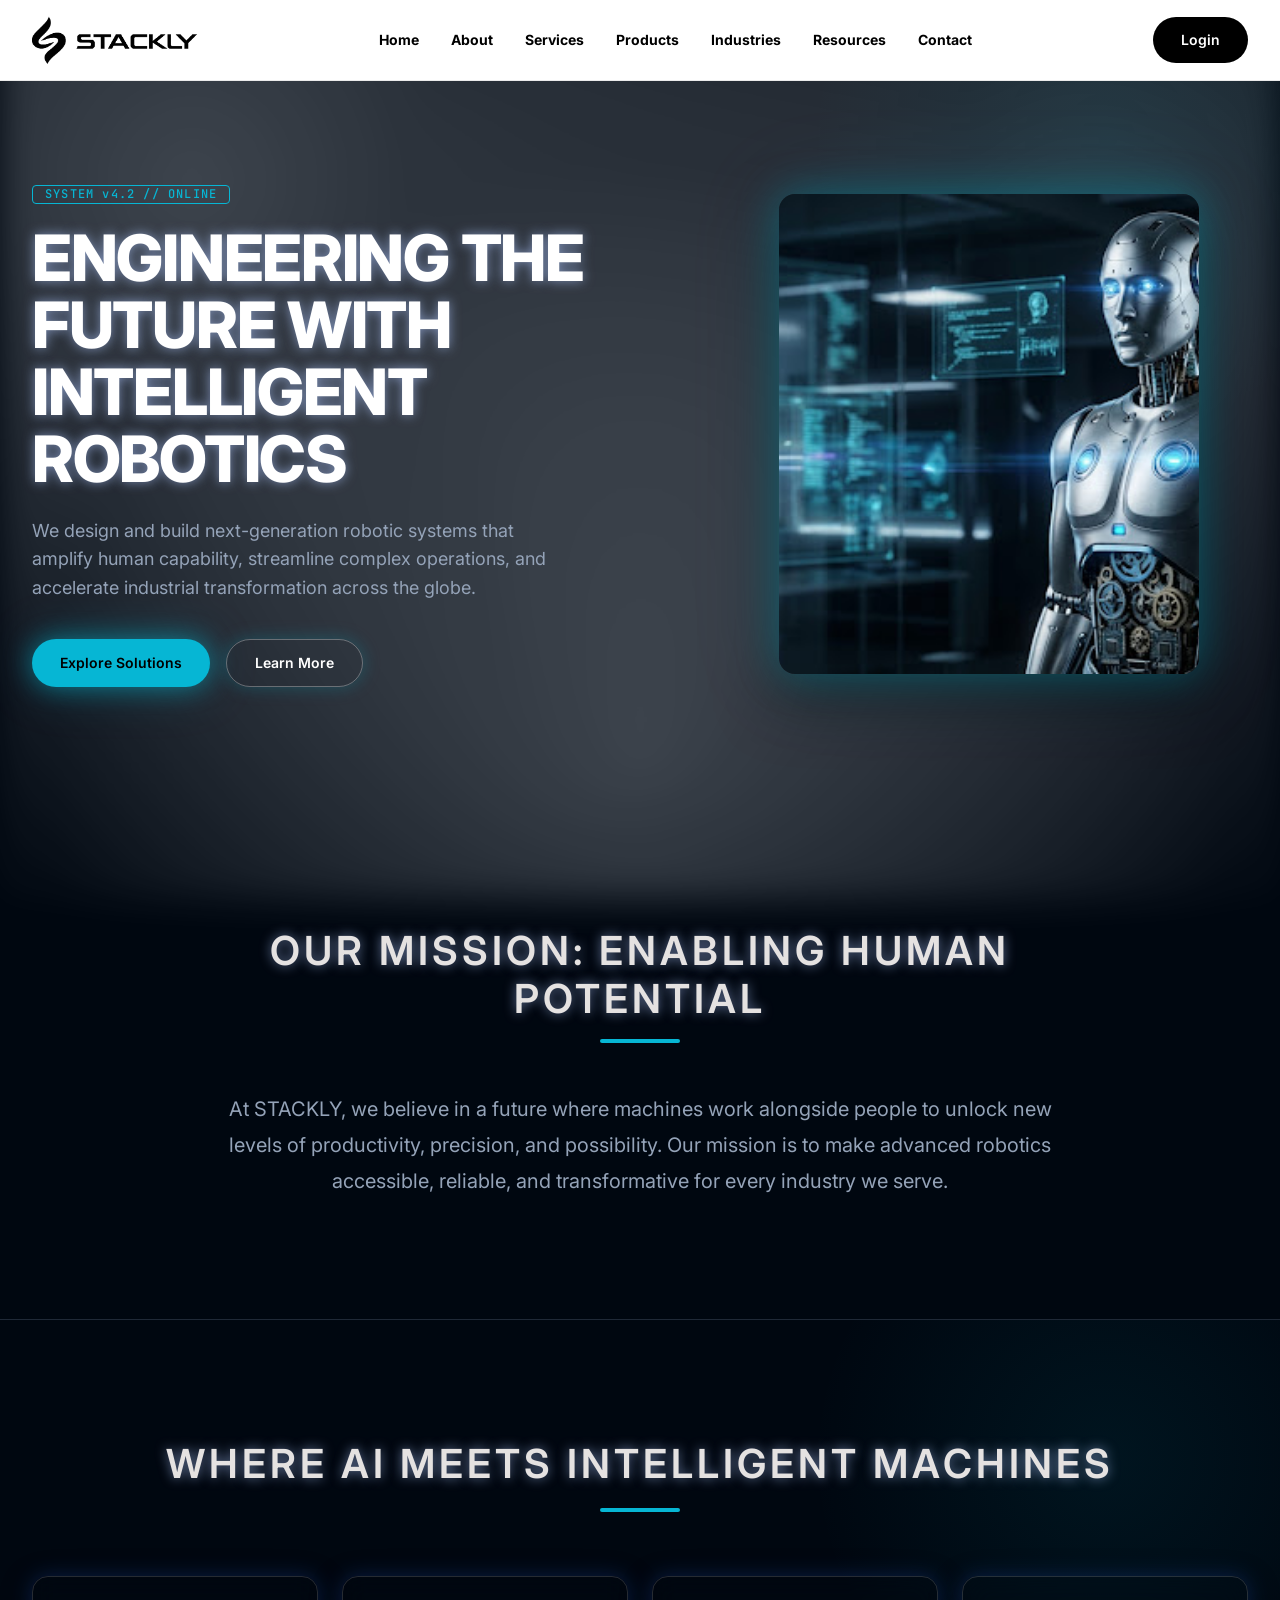
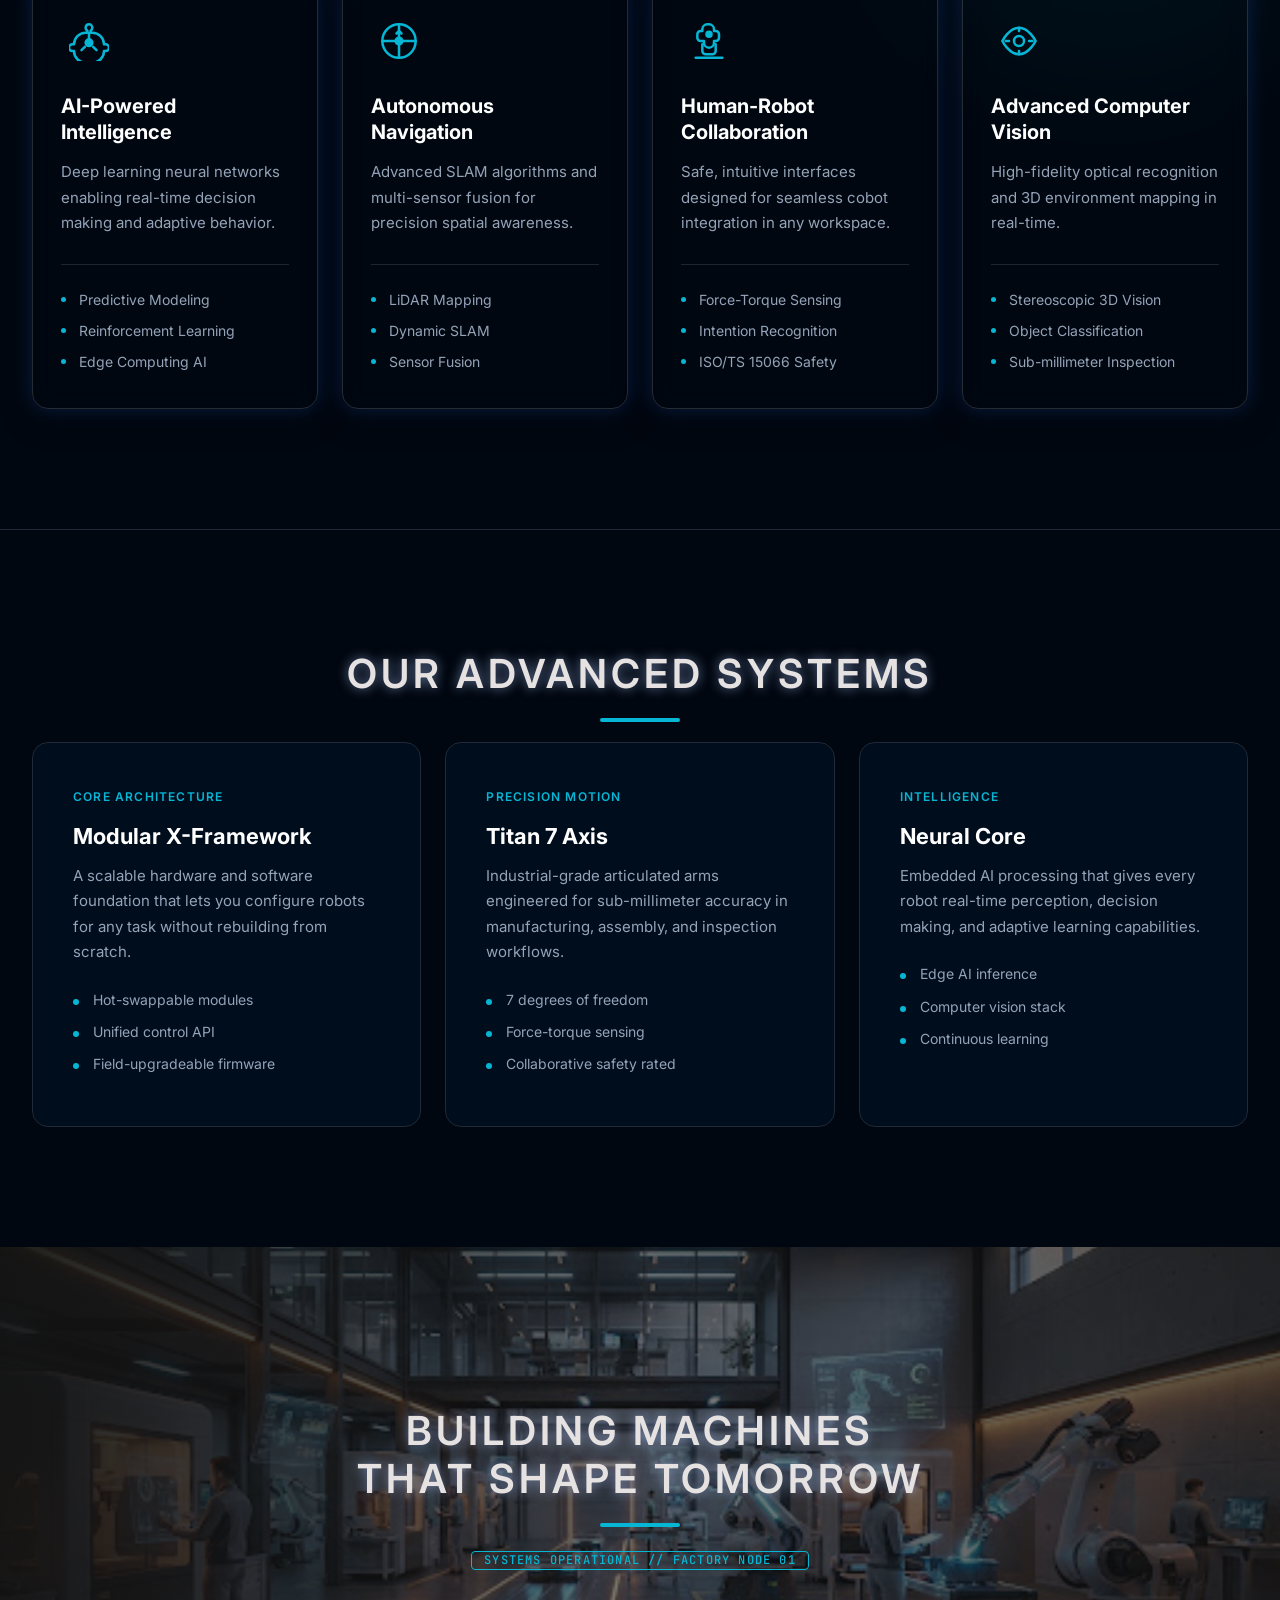
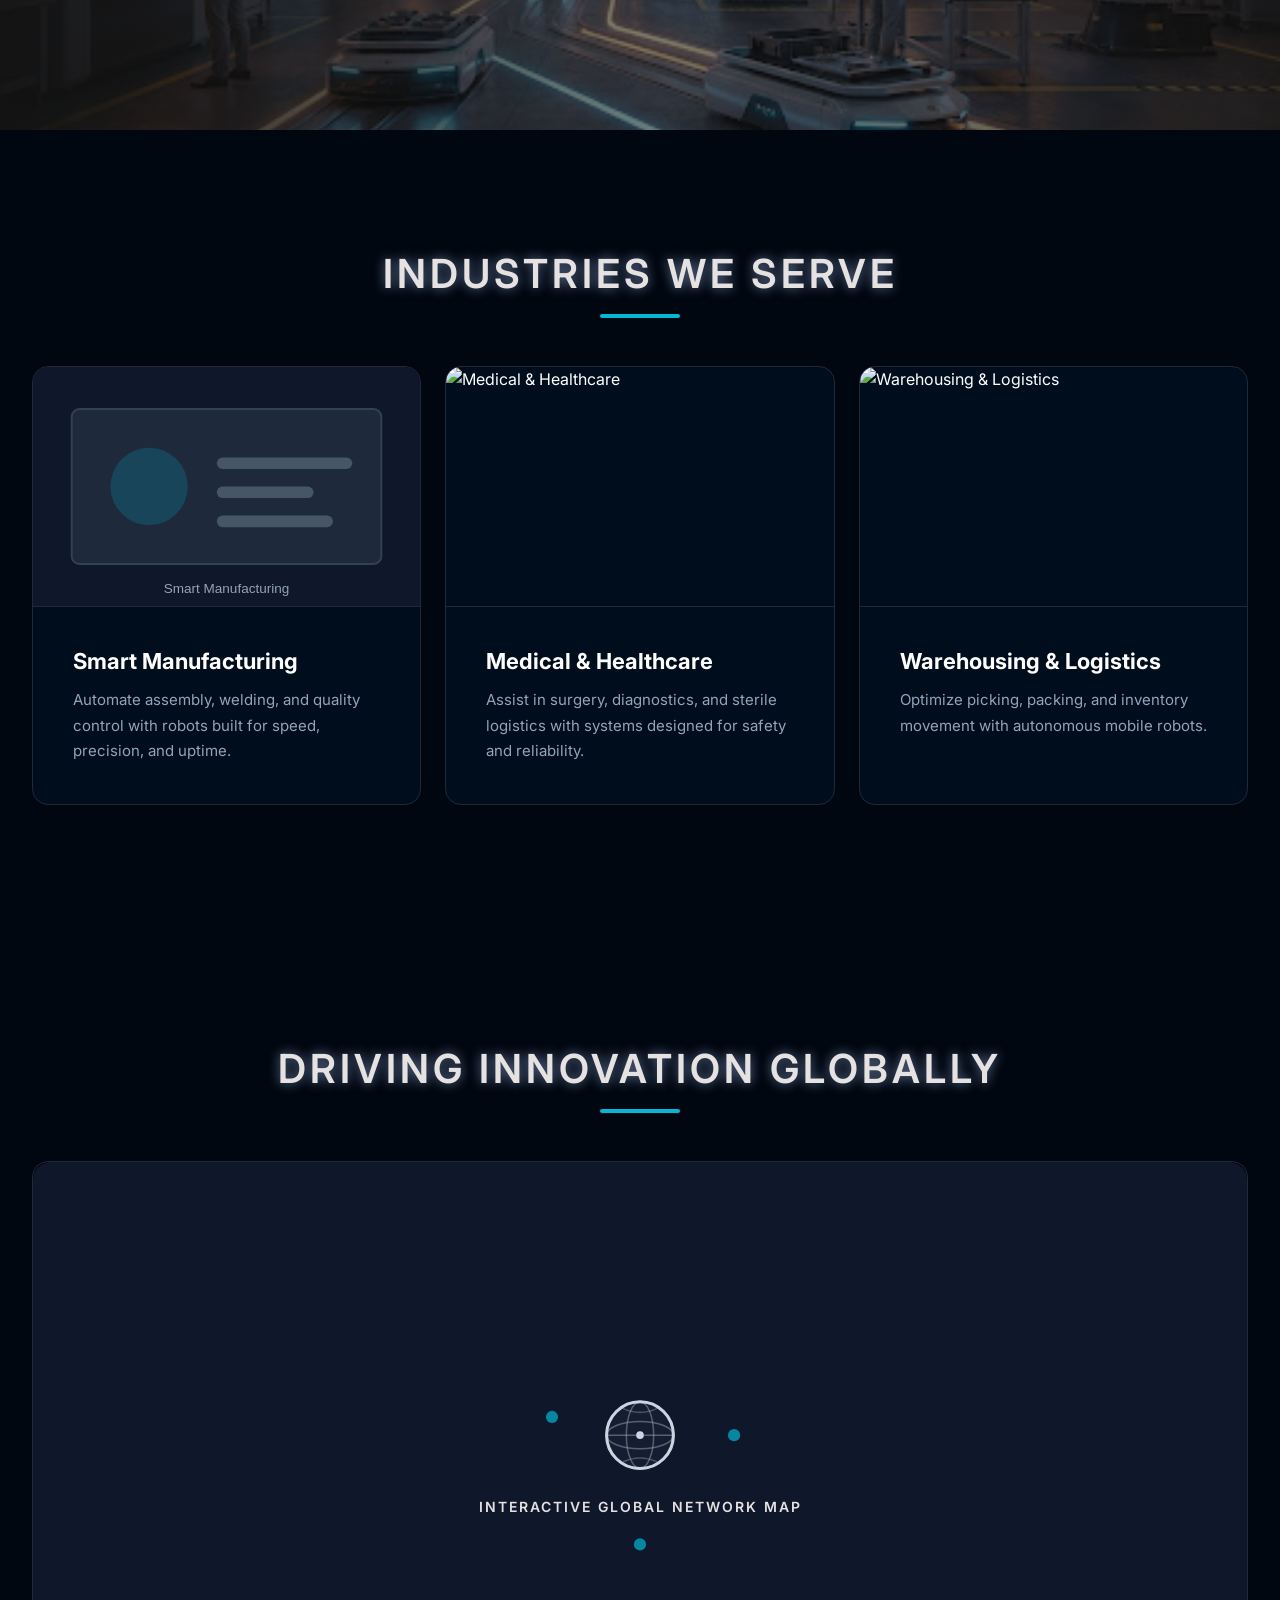
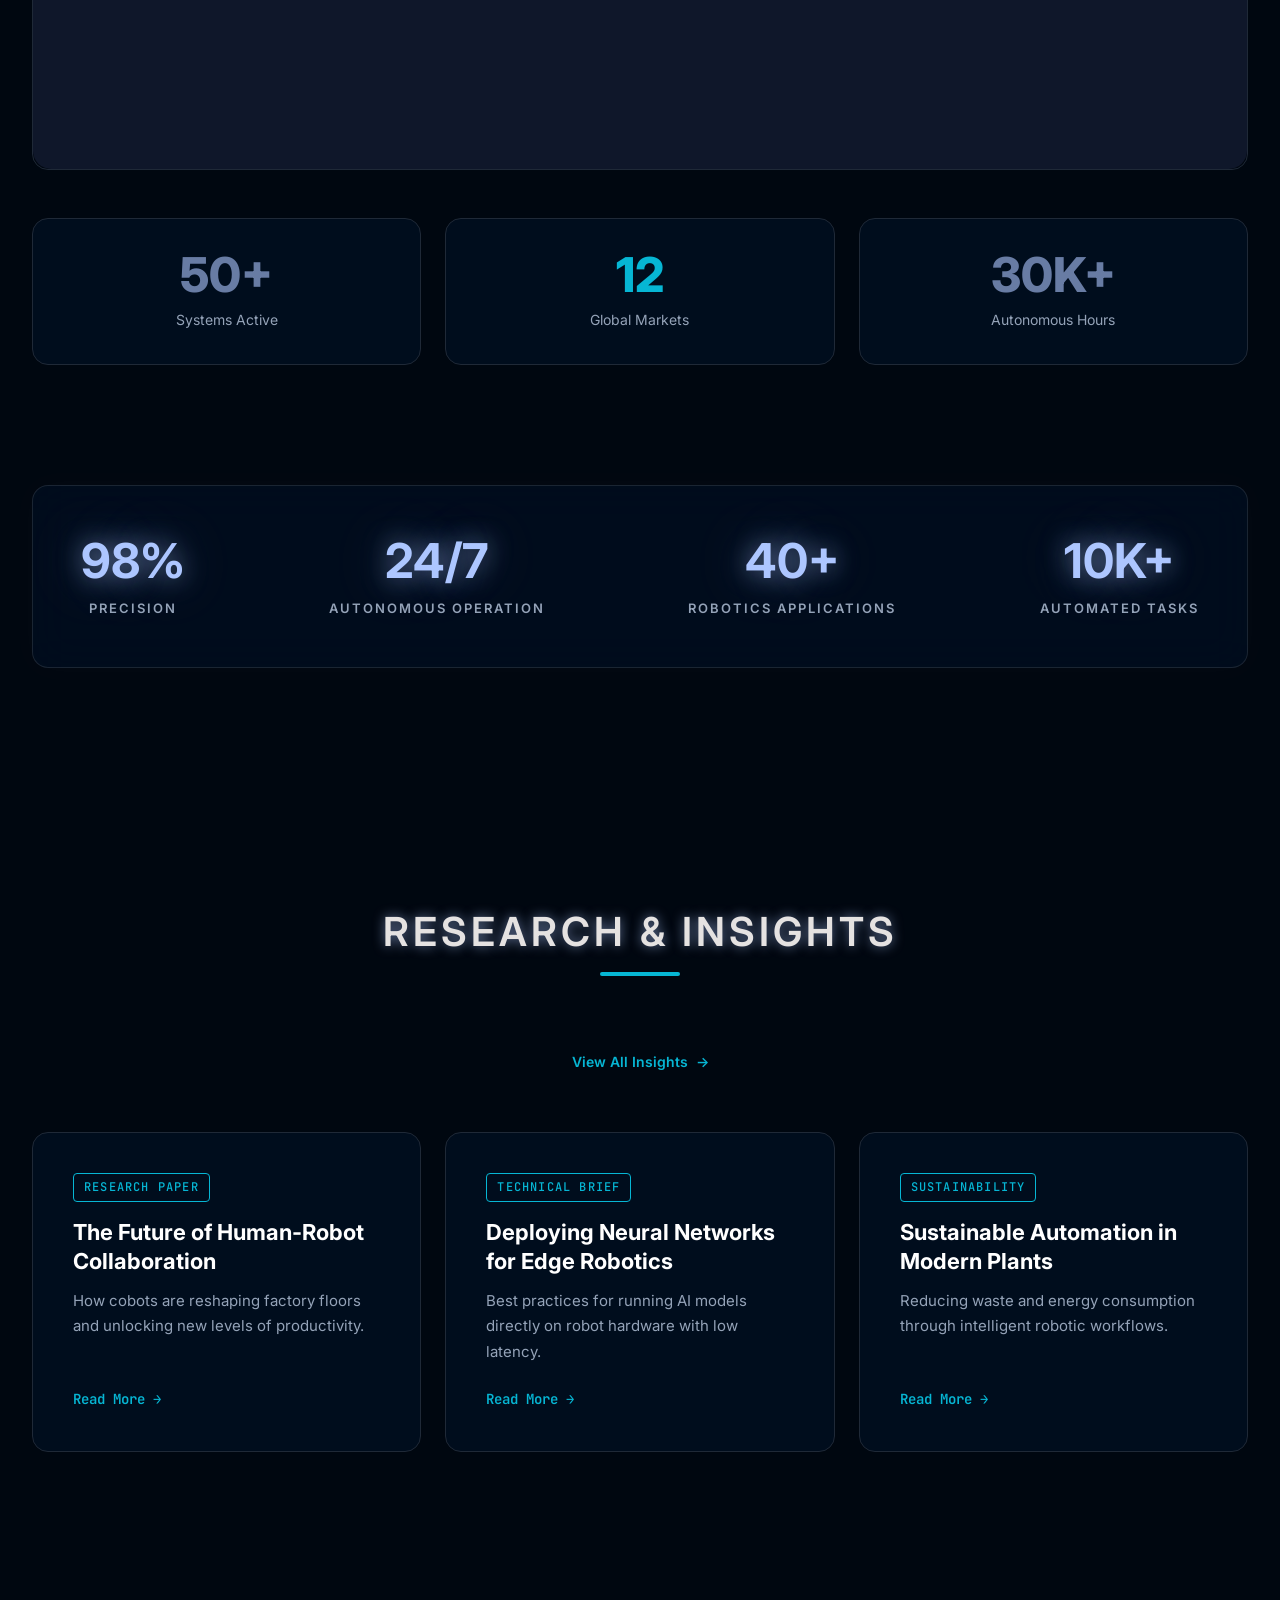
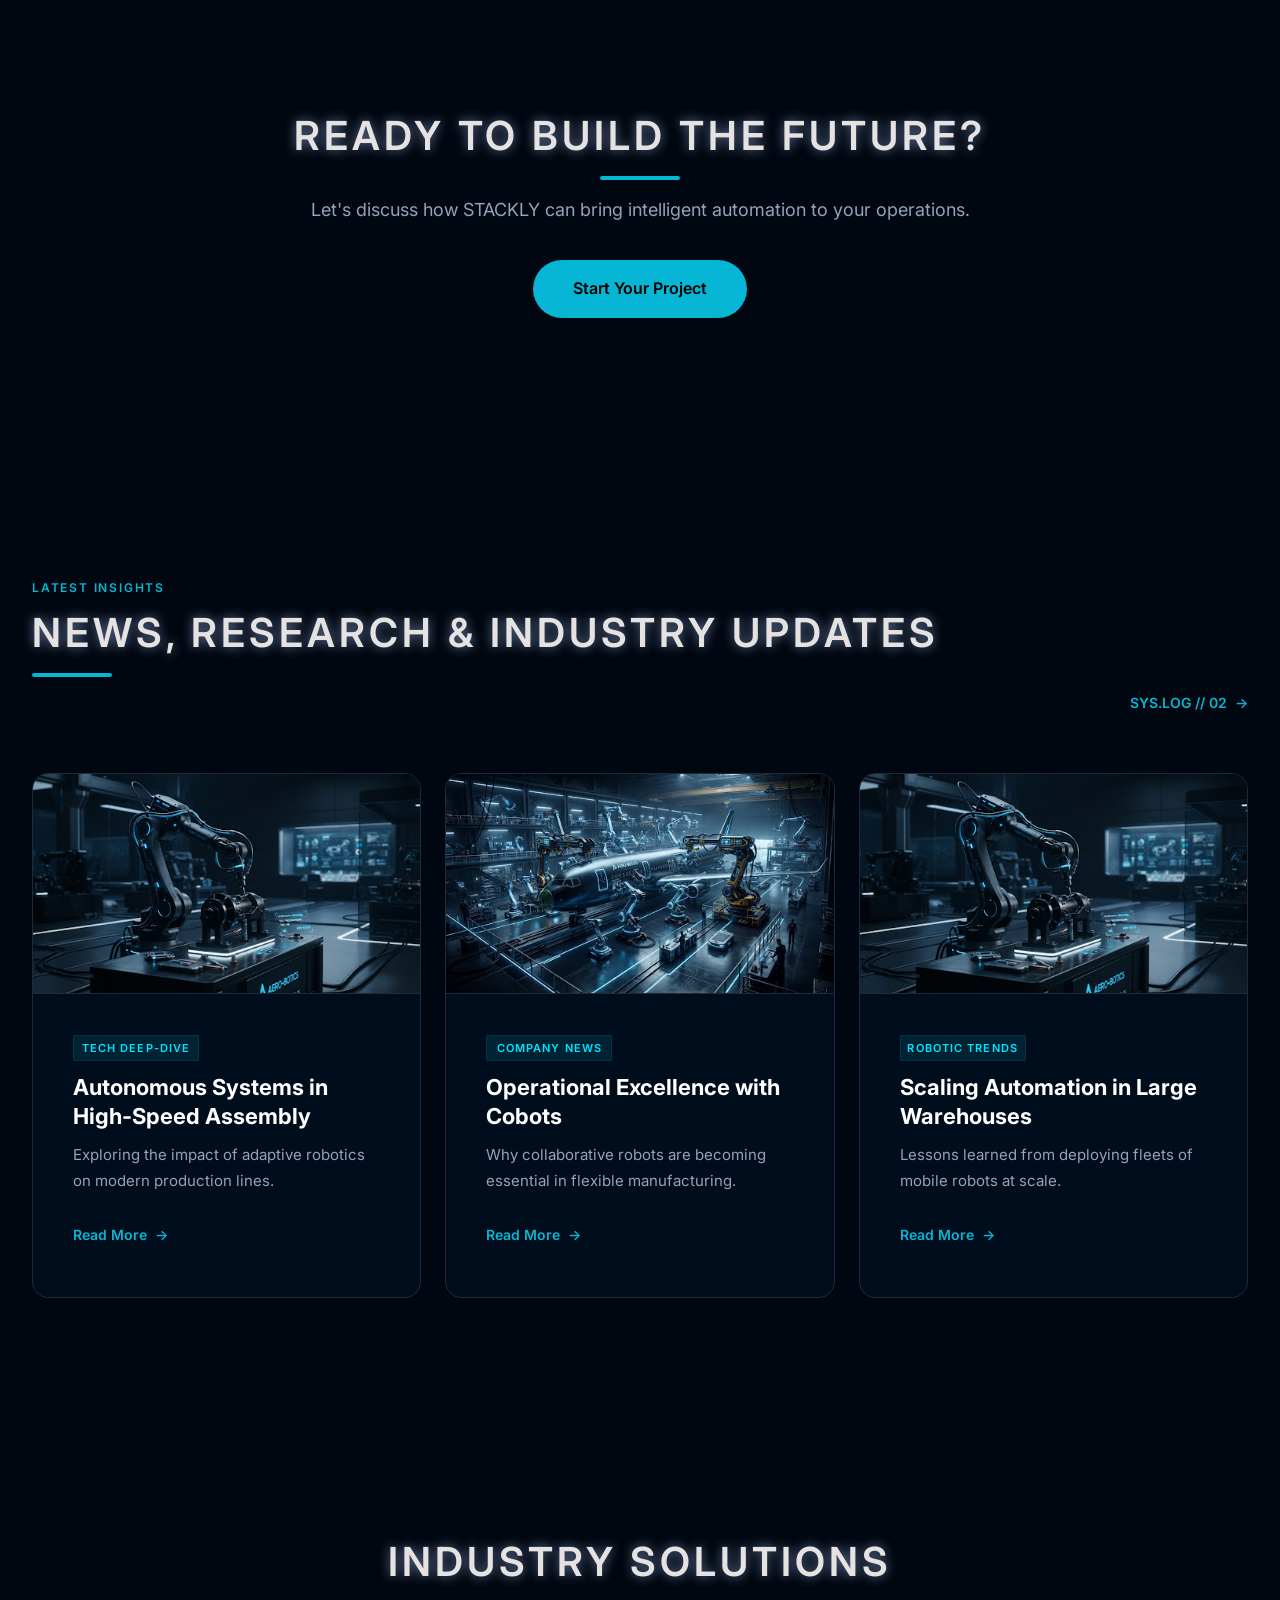
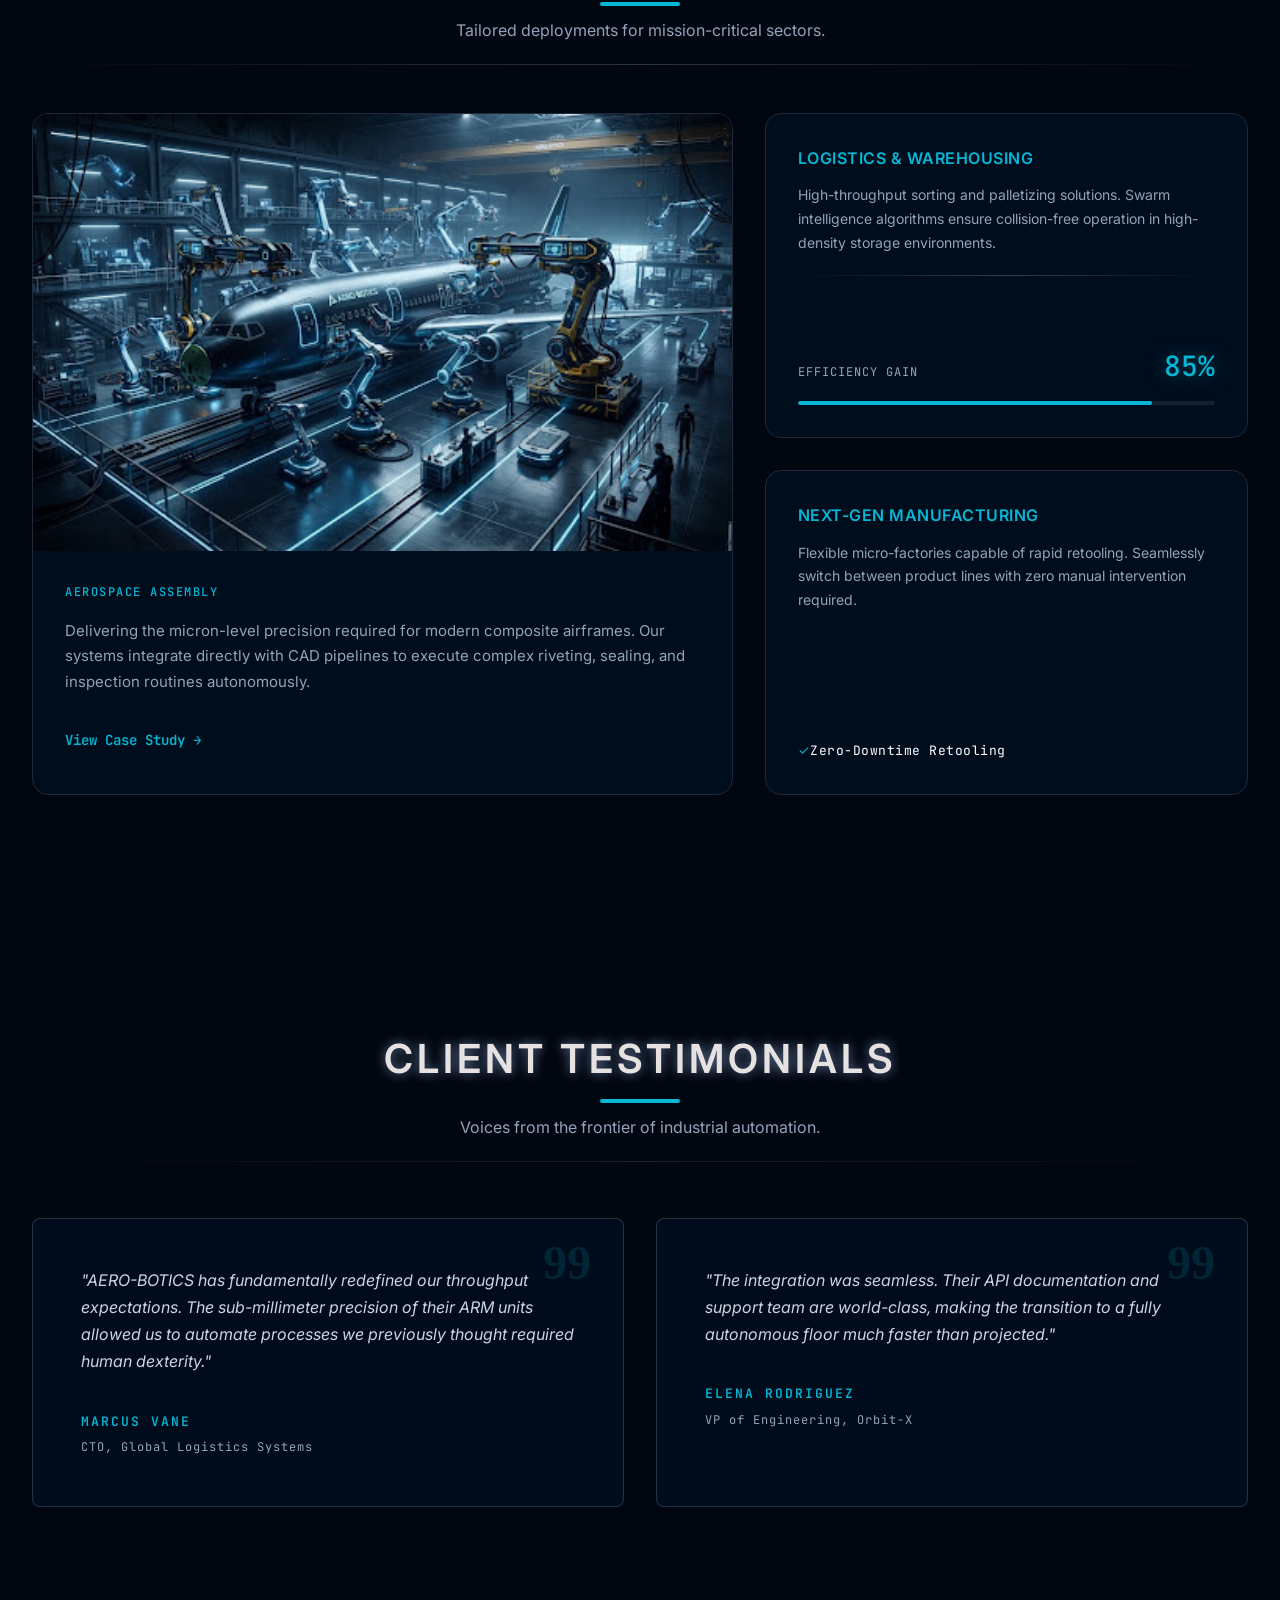
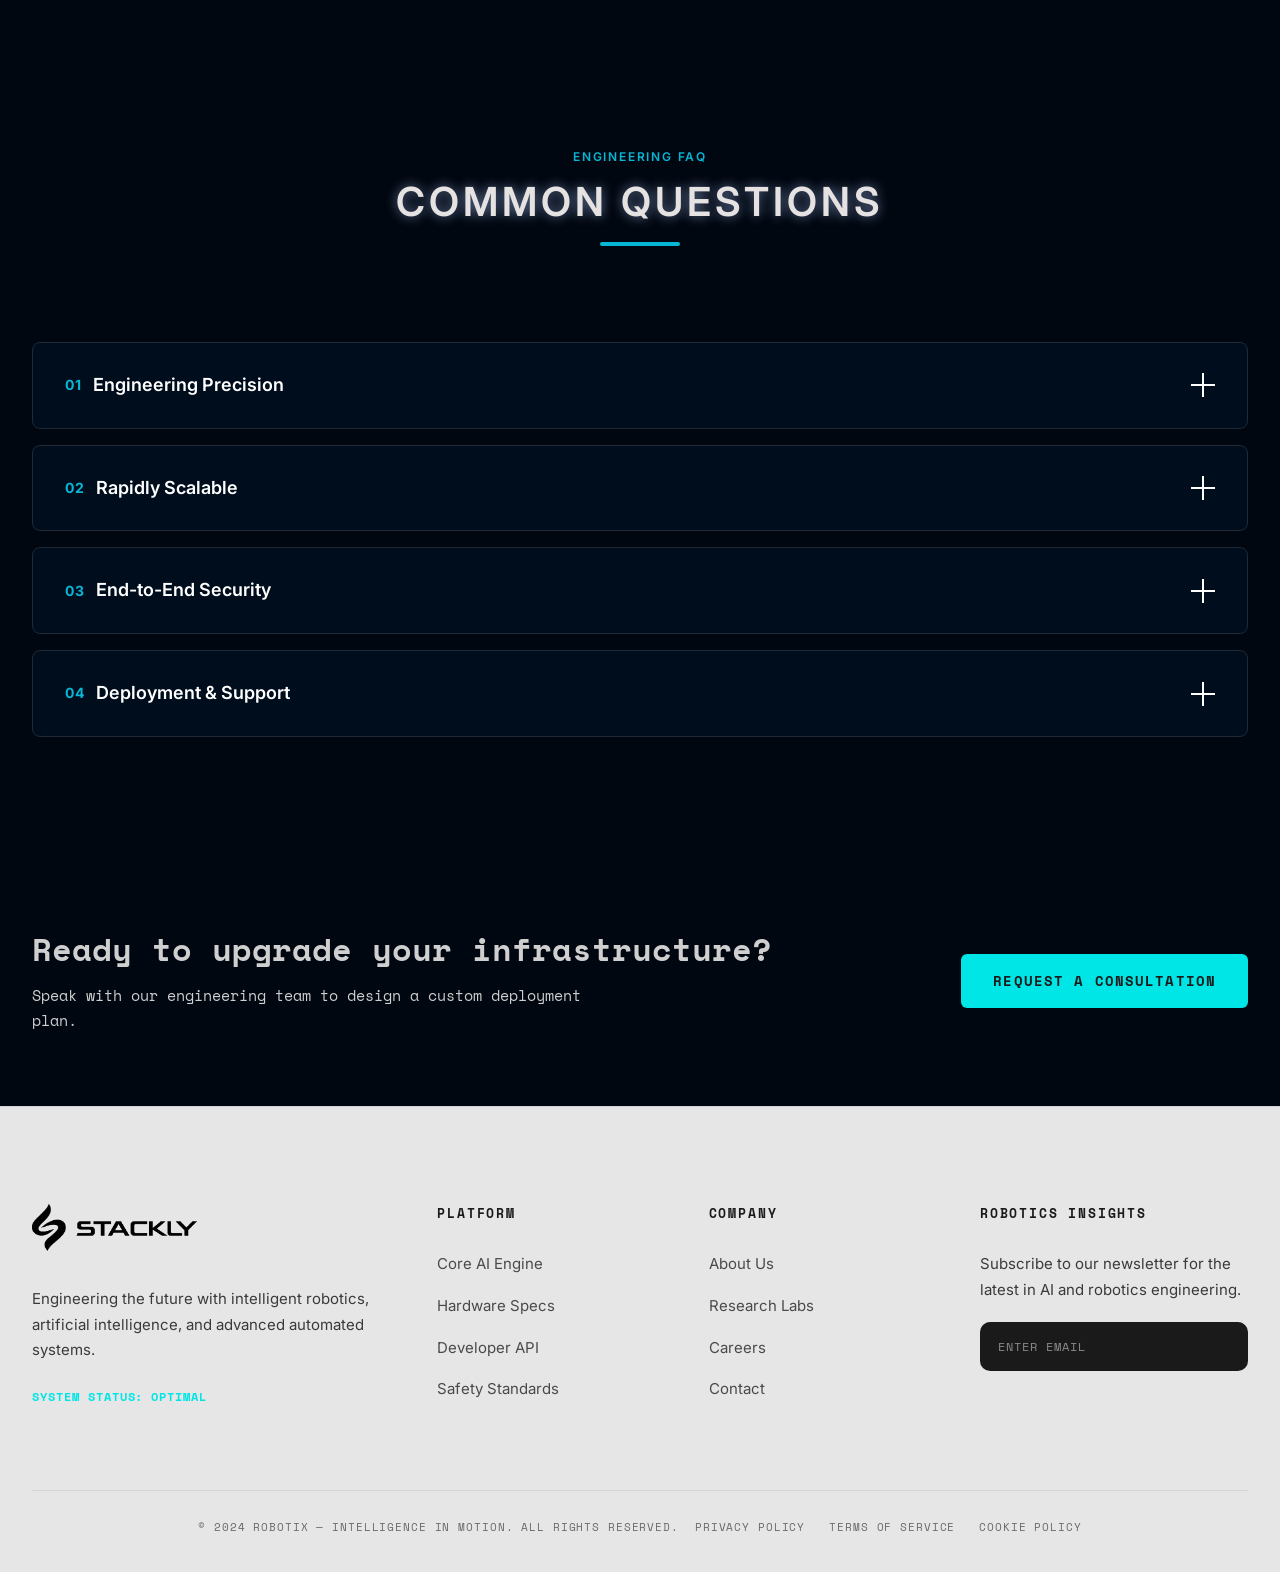
==== index.html @ 8c323f99 "First commit" ====
<!DOCTYPE html>
<html lang="en">
<head>
  <meta charset="UTF-8">
  <meta name="viewport" content="width=device-width, initial-scale=1.0">
  <title>STACKLY - Engineering the Future with Intelligent Robotics</title>
  <link rel="preconnect" href="https://fonts.googleapis.com">
  <link rel="preconnect" href="https://fonts.gstatic.com" crossorigin>
  <link href="https://fonts.googleapis.com/css2?family=Inter:wght@300;400;500;600;700;800&family=JetBrains+Mono:wght@500&family=Space+Mono:wght@400;700&display=swap" rel="stylesheet">
  <link rel="stylesheet" href="css/styles.css">
</head>
<body>

  <!-- Header / Navigation -->
  <header class="site-header">
    <div class="container header-inner">
      <a href="index.html" class="logo">
        <img src="assets/images/home/nav-logo.png" alt="STACKLY">
      </a>

      <nav class="main-nav" id="mainNav">
        <ul class="nav-list">
          <li><a href="index.html" class="nav-link active">Home</a></li>
          <li><a href="about.html" class="nav-link">About</a></li>
          <li><a href="services.html" class="nav-link">Services</a></li>
          <li><a href="products.html" class="nav-link">Products</a></li>
          <li><a href="industries.html" class="nav-link">Industries</a></li>
          <li><a href="resources.html" class="nav-link">Resources</a></li>
          <li><a href="contact.html" class="nav-link">Contact</a></li>
        </ul>
      </nav>

      <a href="login.html" class="btn header-cta">Login</a>

      <button class="mobile-menu-toggle" id="mobileMenuToggle" aria-label="Toggle menu">
        <span></span>
        <span></span>
        <span></span>
      </button>
    </div>
  </header>

  <main>

    <!-- Hero Section -->
    <section class="hero" id="hero">
      <div class="container hero-inner">
        <div class="hero-content">
          <div class="hero-badge">SYSTEM v4.2 // ONLINE</div>
          <h1 class="hero-title">Engineering the Future with Intelligent Robotics</h1>
          <p class="hero-text">
            We design and build next-generation robotic systems that amplify human capability, streamline complex operations, and accelerate industrial transformation across the globe.
          </p>
          <div class="hero-actions">
            <a href="#industries" class="btn btn-primary">Explore Solutions</a>
            <a href="#mission" class="btn btn-outline">Learn More</a>
          </div>
        </div>
        <div class="hero-media">
          <img src="assets/images/home/home-hero.jpg" alt="Intelligent humanoid robot">
        </div>
      </div>
    </section>

    <!-- Mission Section -->
    <section class="mission" id="mission">
      <div class="container mission-inner">
        <h2 class="section-title">Our Mission: Enabling Human Potential</h2>
        <p class="mission-text">
          At STACKLY, we believe in a future where machines work alongside people to unlock new levels of productivity, precision, and possibility. Our mission is to make advanced robotics accessible, reliable, and transformative for every industry we serve.
        </p>
      </div>
    </section>

    <!-- Technology Section -->
    <section class="technology" id="technology">
      <div class="container technology-inner">
        <h2 class="technology-title">WHERE AI MEETS INTELLIGENT MACHINES</h2>
        <span class="technology-accent" aria-hidden="true"></span>

        <div class="technology-grid">
          <article class="technology-card">
            <div class="technology-card-icon">
              <svg width="40" height="40" viewBox="0 0 24 24" fill="none" stroke="currentColor" stroke-width="1.5" stroke-linecap="round" stroke-linejoin="round" aria-hidden="true">
                <path d="M12 2a2 2 0 0 1 2 2c0 .74-.4 1.387-1 1.732V7h1a7 7 0 0 1 7 7h1a2 2 0 0 1 2 2 2 2 0 0 1-2 2h-1a7 7 0 0 1-7 7h-4a7 7 0 0 1-7-7H2a2 2 0 0 1-2-2 2 2 0 0 1 2-2h1a7 7 0 0 1 7-7h1V5.732A2.001 2.001 0 0 1 12 2z"/>
                <circle cx="12" cy="13" r="2" fill="currentColor"/>
                <path d="M12 7v3M9.5 15.5l-2 2M14.5 15.5l2 2"/>
              </svg>
            </div>
            <h3 class="technology-card-title">AI-Powered Intelligence</h3>
            <p class="technology-card-text">Deep learning neural networks enabling real-time decision making and adaptive behavior.</p>
            <hr class="technology-card-divider">
            <ul class="technology-card-features">
              <li>Predictive Modeling</li>
              <li>Reinforcement Learning</li>
              <li>Edge Computing AI</li>
            </ul>
          </article>

          <article class="technology-card">
            <div class="technology-card-icon">
              <svg width="40" height="40" viewBox="0 0 24 24" fill="none" stroke="currentColor" stroke-width="1.5" stroke-linecap="round" stroke-linejoin="round" aria-hidden="true">
                <circle cx="12" cy="12" r="10"/>
                <path d="M12 2v20M2 12h20"/>
                <circle cx="12" cy="12" r="2" fill="currentColor"/>
                <path d="M12 6l1.5 1.5M12 6l-1.5 1.5"/>
              </svg>
            </div>
            <h3 class="technology-card-title">Autonomous Navigation</h3>
            <p class="technology-card-text">Advanced SLAM algorithms and multi-sensor fusion for precision spatial awareness.</p>
            <hr class="technology-card-divider">
            <ul class="technology-card-features">
              <li>LiDAR Mapping</li>
              <li>Dynamic SLAM</li>
              <li>Sensor Fusion</li>
            </ul>
          </article>

          <article class="technology-card">
            <div class="technology-card-icon">
              <svg width="40" height="40" viewBox="0 0 24 24" fill="none" stroke="currentColor" stroke-width="1.5" stroke-linecap="round" stroke-linejoin="round" aria-hidden="true">
                <path d="M12 2a3 3 0 0 1 3 3v1h1a2 2 0 0 1 2 2v2a2 2 0 0 1-2 2h-1v1a3 3 0 0 1-6 0v-1H7a2 2 0 0 1-2-2V8a2 2 0 0 1 2-2h1V5a3 3 0 0 1 3-3z"/>
                <path d="M8 14v4a2 2 0 0 0 2 2h4a2 2 0 0 0 2-2v-4"/>
                <circle cx="12" cy="8" r="1.5" fill="currentColor"/>
                <path d="M4 22h16"/>
              </svg>
            </div>
            <h3 class="technology-card-title">Human-Robot Collaboration</h3>
            <p class="technology-card-text">Safe, intuitive interfaces designed for seamless cobot integration in any workspace.</p>
            <hr class="technology-card-divider">
            <ul class="technology-card-features">
              <li>Force-Torque Sensing</li>
              <li>Intention Recognition</li>
              <li>ISO/TS 15066 Safety</li>
            </ul>
          </article>

          <article class="technology-card">
            <div class="technology-card-icon">
              <svg width="40" height="40" viewBox="0 0 24 24" fill="none" stroke="currentColor" stroke-width="1.5" stroke-linecap="round" stroke-linejoin="round" aria-hidden="true">
                <path d="M2 12s4-8 10-8 10 8 10 8-4 8-10 8-10-8-10-8z"/>
                <circle cx="12" cy="12" r="3"/>
                <path d="M12 4v2M12 18v2M4 12h2M18 12h2"/>
              </svg>
            </div>
            <h3 class="technology-card-title">Advanced Computer Vision</h3>
            <p class="technology-card-text">High-fidelity optical recognition and 3D environment mapping in real-time.</p>
            <hr class="technology-card-divider">
            <ul class="technology-card-features">
              <li>Stereoscopic 3D Vision</li>
              <li>Object Classification</li>
              <li>Sub-millimeter Inspection</li>
            </ul>
          </article>
        </div>
      </div>
    </section>

    <!-- Advanced Systems Section -->
    <section class="advanced-systems" id="advanced-systems">
      <div class="container">
        <h2 class="section-title text-center">Our Advanced Systems</h2>
        <div class="card-grid three-col">
          <article class="card system-card">
            <span class="system-tag">Core Architecture</span>
            <h3 class="card-title">Modular X-Framework</h3>
            <p class="card-text">A scalable hardware and software foundation that lets you configure robots for any task without rebuilding from scratch.</p>
            <ul class="system-features">
              <li>Hot-swappable modules</li>
              <li>Unified control API</li>
              <li>Field-upgradeable firmware</li>
            </ul>
          </article>

          <article class="card system-card">
            <span class="system-tag">Precision Motion</span>
            <h3 class="card-title">Titan 7 Axis</h3>
            <p class="card-text">Industrial-grade articulated arms engineered for sub-millimeter accuracy in manufacturing, assembly, and inspection workflows.</p>
            <ul class="system-features">
              <li>7 degrees of freedom</li>
              <li>Force-torque sensing</li>
              <li>Collaborative safety rated</li>
            </ul>
          </article>

          <article class="card system-card">
            <span class="system-tag">Intelligence</span>
            <h3 class="card-title">Neural Core</h3>
            <p class="card-text">Embedded AI processing that gives every robot real-time perception, decision making, and adaptive learning capabilities.</p>
            <ul class="system-features">
              <li>Edge AI inference</li>
              <li>Computer vision stack</li>
              <li>Continuous learning</li>
            </ul>
          </article>
        </div>
      </div>
    </section>

    <!-- Building Machines Banner -->
    <section class="build-banner" id="build-banner">
      <div class="build-banner-bg">
        <img src="assets/images/home/Home-future-vision.jpg" alt="Industrial robotics facility">
      </div>
      <div class="container build-banner-inner">
        <h2 class="build-banner-title">Building Machines<br>That Shape Tomorrow</h2>
        <span class="hero-badge">SYSTEMS OPERATIONAL // FACTORY NODE 01</span>
      </div>
    </section>

    <!-- Industries Section -->
    <section class="industries" id="industries">
      <div class="container">
        <h2 class="section-title text-center">Industries We Serve</h2>
        <div class="card-grid three-col">
          <article class="card industry-card">
            <img src="assets/images/home/industry-manufacturing.svg" alt="Smart Manufacturing">
            <div class="industry-card-content">
              <h3 class="card-title">Smart Manufacturing</h3>
              <p class="card-text">Automate assembly, welding, and quality control with robots built for speed, precision, and uptime.</p>
            </div>
          </article>

          <article class="card industry-card">
            <img src="assets/images/home/industry-medical.svg" alt="Medical & Healthcare">
            <div class="industry-card-content">
              <h3 class="card-title">Medical & Healthcare</h3>
              <p class="card-text">Assist in surgery, diagnostics, and sterile logistics with systems designed for safety and reliability.</p>
            </div>
          </article>

          <article class="card industry-card">
            <img src="assets/images/home/industry-warehousing.svg" alt="Warehousing & Logistics">
            <div class="industry-card-content">
              <h3 class="card-title">Warehousing & Logistics</h3>
              <p class="card-text">Optimize picking, packing, and inventory movement with autonomous mobile robots.</p>
            </div>
          </article>
        </div>
      </div>
    </section>

    <!-- Driving Innovation Globally -->
    <section class="global" id="global">
      <div class="container">
        <h2 class="section-title text-center">Driving Innovation Globally</h2>
        <div class="global-inner">
          <div class="global-map">
            <div class="global-map-inner">
              <svg viewBox="0 0 800 400" class="world-map" aria-hidden="true">
                <rect width="800" height="400" fill="#0f172a" rx="12"/>
                <circle cx="342" cy="168" r="4" fill="#06b6d4" opacity="0.7"/>
                <circle cx="462" cy="180" r="4" fill="#06b6d4" opacity="0.7"/>
                <circle cx="400" cy="252" r="4" fill="#06b6d4" opacity="0.7"/>
                <g transform="translate(400,180)">
                  <circle r="22" fill="#1e293b" opacity="0.4"/>
                  <circle r="22" fill="none" stroke="#94a3b8" stroke-width="1.5"/>
                  <ellipse rx="22" ry="9" fill="none" stroke="#94a3b8" stroke-width="1" opacity="0.5"/>
                  <ellipse rx="9" ry="22" fill="none" stroke="#94a3b8" stroke-width="1" opacity="0.5"/>
                  <path d="M-22 0 H22" stroke="#94a3b8" stroke-width="1" opacity="0.5"/>
                  <path d="M-12 -18 Q0 -12 12 -18" fill="none" stroke="#94a3b8" stroke-width="1" opacity="0.4"/>
                  <path d="M-12 18 Q0 12 12 18" fill="none" stroke="#94a3b8" stroke-width="1" opacity="0.4"/>
                  <circle r="22" fill="none" stroke="#cbd5e1" stroke-width="2"/>
                  <circle r="2.5" fill="#cbd5e1"/>
                </g>
              </svg>
              <p class="global-map-text">INTERACTIVE GLOBAL NETWORK MAP</p>
            </div>
          </div>
          <div class="global-stats">
            <div class="global-stat">
              <span class="global-stat-number">50+</span>
              <span class="global-stat-label">Systems Active</span>
            </div>
            <div class="global-stat">
              <span class="global-stat-number">12</span>
              <span class="global-stat-label">Global Markets</span>
            </div>
            <div class="global-stat">
              <span class="global-stat-number">30K+</span>
              <span class="global-stat-label">Autonomous Hours</span>
            </div>
          </div>
        </div>
      </div>
    </section>

    <!-- Innovation Statistics -->
    <section class="innovation-stats" id="innovation-stats">
      <div class="container">
        <div class="innovation-stats-panel">
          <div class="innovation-stat">
            <span class="innovation-stat-value">98%</span>
            <span class="innovation-stat-label">Precision</span>
          </div>
          <div class="innovation-stat">
            <span class="innovation-stat-value">24/7</span>
            <span class="innovation-stat-label">Autonomous Operation</span>
          </div>
          <div class="innovation-stat">
            <span class="innovation-stat-value">40+</span>
            <span class="innovation-stat-label">Robotics Applications</span>
          </div>
          <div class="innovation-stat">
            <span class="innovation-stat-value">10K+</span>
            <span class="innovation-stat-label">Automated Tasks</span>
          </div>
        </div>
      </div>
    </section>

    <!-- Research & Insights -->
    <section class="research" id="research">
      <div class="container">
        <div class="section-header">
          <h2 class="section-title">Research & Insights</h2>
          <a href="#" class="link-arrow">View All Insights</a>
        </div>
        <div class="card-grid three-col">
          <article class="card research-card">
            <span class="research-badge">RESEARCH PAPER</span>
            <h3 class="card-title">The Future of Human-Robot Collaboration</h3>
            <p class="card-text">How cobots are reshaping factory floors and unlocking new levels of productivity.</p>
            <a href="#" class="link-arrow">Read More</a>
          </article>

          <article class="card research-card">
            <span class="research-badge">TECHNICAL BRIEF</span>
            <h3 class="card-title">Deploying Neural Networks for Edge Robotics</h3>
            <p class="card-text">Best practices for running AI models directly on robot hardware with low latency.</p>
            <a href="#" class="link-arrow">Read More</a>
          </article>

          <article class="card research-card">
            <span class="research-badge">SUSTAINABILITY</span>
            <h3 class="card-title">Sustainable Automation in Modern Plants</h3>
            <p class="card-text">Reducing waste and energy consumption through intelligent robotic workflows.</p>
            <a href="#" class="link-arrow">Read More</a>
          </article>
        </div>
      </div>
    </section>

    <!-- CTA Section -->
    <section class="cta" id="cta">
      <div class="container cta-inner">
        <h2 class="cta-title">Ready to Build the Future?</h2>
        <p class="cta-text">Let's discuss how STACKLY can bring intelligent automation to your operations.</p>
        <a href="#" class="btn btn-primary btn-large">Start Your Project</a>
      </div>
    </section>

    <!-- Latest Insights -->
    <section class="latest-insights" id="latest-insights">
      <div class="container">
        <div class="section-header">
          <div>
            <span class="section-label">Latest Insights</span>
            <h2 class="section-title no-margin">News, Research & Industry Updates</h2>
          </div>
          <a href="#" class="link-arrow">SYS.LOG // 02</a>
        </div>
        <div class="card-grid three-col">
          <article class="card insight-card">
            <img src="assets/images/home/home-insight-1.jpg" alt="Robotics insight">
            <div class="insight-card-content">
              <span class="insight-badge">Tech Deep-Dive</span>
              <h3 class="card-title">Autonomous Systems in High-Speed Assembly</h3>
              <p class="card-text">Exploring the impact of adaptive robotics on modern production lines.</p>
              <a href="#" class="link-arrow">Read More</a>
            </div>
          </article>

          <article class="card insight-card">
            <img src="assets/images/home/home-insight-2.jpg" alt="Robotics insight">
            <div class="insight-card-content">
              <span class="insight-badge">Company News</span>
              <h3 class="card-title">Operational Excellence with Cobots</h3>
              <p class="card-text">Why collaborative robots are becoming essential in flexible manufacturing.</p>
              <a href="#" class="link-arrow">Read More</a>
            </div>
          </article>

          <article class="card insight-card">
            <img src="assets/images/home/home-insight-1.jpg" alt="Robotics insight">
            <div class="insight-card-content">
              <span class="insight-badge">Robotic Trends</span>
              <h3 class="card-title">Scaling Automation in Large Warehouses</h3>
              <p class="card-text">Lessons learned from deploying fleets of mobile robots at scale.</p>
              <a href="#" class="link-arrow">Read More</a>
            </div>
          </article>
        </div>
      </div>
    </section>

    <!-- Industry Solutions -->
    <section class="solutions" id="industry-solutions">
      <div class="container">
        <div class="solutions-header">
          <h2 class="section-title">Industry Solutions</h2>
          <p class="solutions-subtitle">Tailored deployments for mission-critical sectors.</p>
        </div>
        <div class="solutions-divider" aria-hidden="true"></div>

        <div class="solutions-layout">
          <article class="solution-featured">
            <div class="solution-featured-image">
              <img src="assets/images/home/home-insight-2.jpg" alt="Aerospace assembly robotic system">
            </div>
            <div class="solution-featured-body">
              <span class="solution-category">Aerospace Assembly</span>
              <p class="solution-description">
                Delivering the micron-level precision required for modern composite airframes. Our systems integrate directly with CAD pipelines to execute complex riveting, sealing, and inspection routines autonomously.
              </p>
              <a href="#" class="link-arrow">View Case Study</a>
            </div>
          </article>

          <div class="solutions-side">
            <article class="solution-card">
              <h3 class="solution-card-title">Logistics &amp; Warehousing</h3>
              <p class="solution-card-text">
                High-throughput sorting and palletizing solutions. Swarm intelligence algorithms ensure collision-free operation in high-density storage environments.
              </p>
              <hr class="solution-card-divider" aria-hidden="true">
              <div class="solution-metric">
                <div class="solution-metric-head">
                  <span class="solution-metric-label">Efficiency Gain</span>
                  <span class="solution-metric-value">85%</span>
                </div>
                <div class="solution-progress" aria-hidden="true"><span style="width: 85%"></span></div>
              </div>
            </article>

            <article class="solution-card">
              <h3 class="solution-card-title">Next-Gen Manufacturing</h3>
              <p class="solution-card-text">
                Flexible micro-factories capable of rapid retooling. Seamlessly switch between product lines with zero manual intervention required.
              </p>
              <span class="solution-feature">Zero-Downtime Retooling</span>
            </article>
          </div>
        </div>
      </div>
    </section>

    <!-- Client Testimonials -->
    <section class="testimonials" id="testimonials">
      <div class="container">
        <div class="testimonials-header">
          <h2 class="section-title">Client Testimonials</h2>
          <p class="testimonials-subtitle">Voices from the frontier of industrial automation.</p>
        </div>
        <div class="testimonials-divider" aria-hidden="true"></div>

        <div class="testimonials-grid">
          <article class="testimonial-card">
            <span class="testimonial-quote" aria-hidden="true">99</span>
            <p class="testimonial-text">
              "AERO-BOTICS has fundamentally redefined our throughput expectations. The sub-millimeter precision of their ARM units allowed us to automate processes we previously thought required human dexterity."
            </p>
            <div class="testimonial-meta">
              <span class="testimonial-name">Marcus Vane</span>
              <span class="testimonial-role">CTO, Global Logistics Systems</span>
            </div>
          </article>

          <article class="testimonial-card">
            <span class="testimonial-quote" aria-hidden="true">99</span>
            <p class="testimonial-text">
              "The integration was seamless. Their API documentation and support team are world-class, making the transition to a fully autonomous floor much faster than projected."
            </p>
            <div class="testimonial-meta">
              <span class="testimonial-name">Elena Rodriguez</span>
              <span class="testimonial-role">VP of Engineering, Orbit-X</span>
            </div>
          </article>
        </div>
      </div>
    </section>

    <!-- Engineering FAQ -->
    <section class="faq" id="faq">
      <div class="container faq-inner">
        <div class="faq-header">
          <span class="section-label">Engineering FAQ</span>
          <h2 class="section-title no-margin">Common Questions</h2>
        </div>
        <div class="faq-list">
          <details class="faq-item">
            <summary>
              <span class="faq-number">01</span>
              <span class="faq-question">Engineering Precision</span>
              <span class="faq-icon" aria-hidden="true"></span>
            </summary>
            <p class="faq-answer">
              Our systems are designed with rigorous tolerances, advanced calibration routines, and continuous feedback loops to maintain repeatable accuracy in real-world conditions.
            </p>
          </details>

          <details class="faq-item">
            <summary>
              <span class="faq-number">02</span>
              <span class="faq-question">Rapidly Scalable</span>
              <span class="faq-icon" aria-hidden="true"></span>
            </summary>
            <p class="faq-answer">
              The Modular X-Framework allows you to start with a single robot and expand into a coordinated fleet using the same control architecture and software stack.
            </p>
          </details>

          <details class="faq-item">
            <summary>
              <span class="faq-number">03</span>
              <span class="faq-question">End-to-End Security</span>
              <span class="faq-icon" aria-hidden="true"></span>
            </summary>
            <p class="faq-answer">
              We implement secure boot, encrypted communications, role-based access control, and regular firmware updates to protect your robots and data.
            </p>
          </details>

          <details class="faq-item">
            <summary>
              <span class="faq-number">04</span>
              <span class="faq-question">Deployment & Support</span>
              <span class="faq-icon" aria-hidden="true"></span>
            </summary>
            <p class="faq-answer">
              Our engineering team manages installation, commissioning, training, and ongoing support so your team can focus on operations, not troubleshooting.
            </p>
          </details>
        </div>
      </div>
    </section>

  </main>

  <!-- CTA Banner -->
  <section class="cta-banner" id="cta-banner">
    <div class="container cta-banner-inner">
      <div class="cta-banner-text">
        <h2 class="cta-banner-title">Ready to upgrade your infrastructure?</h2>
        <p class="cta-banner-subtext">Speak with our engineering team to design a custom deployment plan.</p>
      </div>
      <a href="#cta" class="cta-banner-btn">Request a Consultation</a>
    </div>
  </section>

  <!-- Footer -->
  <footer class="site-footer">
    <div class="container">
      <div class="footer-top">
        <div class="footer-brand">
          <a href="index.html" class="footer-logo">
            <img src="assets/images/home/nav-logo.png" alt="STACKLY">
          </a>
          <p class="footer-tagline">Engineering the future with intelligent robotics, artificial intelligence, and advanced automated systems.</p>
          <p class="footer-status">System Status: <span class="footer-status-value">Optimal</span></p>
        </div>

        <div class="footer-col">
          <h4 class="footer-col-title">Platform</h4>
          <ul class="footer-links">
            <li><a href="#advanced-systems">Core AI Engine</a></li>
            <li><a href="#advanced-systems">Hardware Specs</a></li>
            <li><a href="#">Developer API</a></li>
            <li><a href="#advanced-systems">Safety Standards</a></li>
          </ul>
        </div>

        <div class="footer-col">
          <h4 class="footer-col-title">Company</h4>
          <ul class="footer-links">
            <li><a href="#mission">About Us</a></li>
            <li><a href="#research">Research Labs</a></li>
            <li><a href="#">Careers</a></li>
            <li><a href="#cta">Contact</a></li>
          </ul>
        </div>

        <div class="footer-col footer-newsletter">
          <h4 class="footer-col-title">Robotics Insights</h4>
          <p class="footer-newsletter-text">Subscribe to our newsletter for the latest in AI and robotics engineering.</p>
          <form class="newsletter-form" onsubmit="event.preventDefault(); alert('Thank you for subscribing!');">
            <input type="email" placeholder="ENTER EMAIL" required aria-label="Email address">
          </form>
        </div>
      </div>

      <div class="footer-bottom">
        <p class="footer-copyright">&copy; 2024 Robotix &mdash; Intelligence in Motion. All rights reserved.</p>
        <div class="footer-legal">
          <a href="#">Privacy Policy</a>
          <a href="#">Terms of Service</a>
          <a href="#">Cookie Policy</a>
        </div>
      </div>
    </div>
  </footer>

  <script src="js/main.js"></script>
</body>
</html>
---- css/styles.css ----
/* ============================================
   STACKLY Robotics - Homepage Styles
   Desktop-first approach
   ============================================ */

/* CSS Variables */
:root {
  --color-bg: #020617;
  --color-bg-alt: #0b1120;
  --color-card: rgba(0, 35, 80, 0.2);
  --color-card-border: #1f2937;
  --color-accent: #06b6d4;
  --color-accent-hover: #0891b2;
  --color-text: #ffffff;
  --color-text-secondary: #94a3b8;
  --color-text-muted: #64748b;
  --font-family: 'Inter', -apple-system, BlinkMacSystemFont, 'Segoe UI', Roboto, sans-serif;
  --container-max: 1280px;
  --section-padding-y: 120px;
  --radius: 8px;
  --radius-lg: 16px;
  --transition: 0.25s ease;
}

/* Reset */
*, *::before, *::after {
  box-sizing: border-box;
  margin: 0;
  padding: 0;
}

html {
  scroll-behavior: smooth;
  background-color: #000000;
}

body {
  font-family: var(--font-family);
  background-color: transparent;
  color: var(--color-text);
  line-height: 1.6;
  font-size: 16px;
  -webkit-font-smoothing: antialiased;
}

body::before {
  content: '';
  position: fixed;
  inset: 0;
  z-index: -1;
  pointer-events: none;
  background:
    radial-gradient(circle at 15% 20%, rgba(255, 255, 255, 0.30) 0%, transparent 60%),
    radial-gradient(circle at 85% 30%, rgba(255, 255, 255, 0.25) 0%, transparent 55%),
    radial-gradient(circle at 50% 85%, rgba(255, 255, 255, 0.28) 0%, transparent 60%);
  filter: blur(18px);
}

img {
  max-width: 100%;
  height: auto;
  display: block;
}

a {
  color: inherit;
  text-decoration: none;
}

ul, ol {
  list-style: none;
}

button {
  font-family: inherit;
  cursor: pointer;
  border: none;
  background: none;
}

/* Utility Classes */
.container {
  width: 100%;
  max-width: var(--container-max);
  margin: 0 auto;
  padding: 0 32px;
}

.text-center {
  text-align: center;
}

.no-margin {
  margin: 0;
}

/* Buttons */
.btn {
  display: inline-flex;
  align-items: center;
  justify-content: center;
  padding: 12px 28px;
  border-radius: 9999px;
  font-weight: 600;
  font-size: 14px;
  transition: background-color var(--transition), color var(--transition), border-color var(--transition);
  white-space: nowrap;
}

.btn-primary {
  background-color: var(--color-accent);
  color: #000;
}

.btn-primary:hover {
  background-color: var(--color-accent-hover);
}

.btn-outline {
  border: 1px solid rgba(255, 255, 255, 0.3);
  color: var(--color-text);
  background-color: transparent;
}

.btn-outline:hover {
  border-color: var(--color-accent);
  color: var(--color-accent);
}

.btn-outline-light {
  border: 1px solid rgba(255, 255, 255, 0.4);
  color: var(--color-text);
  background-color: transparent;
}

.btn-outline-light:hover {
  background-color: rgba(255, 255, 255, 0.1);
}

.btn-large {
  padding: 16px 40px;
  font-size: 16px;
}

/* Section Title */
.section-title {
  font-family: 'Hanken Grotesk', var(--font-family);
  font-weight: 600;
  font-size: 40px;
  line-height: 48px;
  letter-spacing: 4px;
  text-align: center;
  vertical-align: middle;
  text-transform: uppercase;
  color: #E5E2E1;
  text-shadow: 0px 0px 12px #ADC6FF99;
  white-space: nowrap;
  margin-bottom: 48px;
}

.section-title::after {
  content: '';
  display: block;
  width: 80px;
  height: 4px;
  background-color: var(--color-accent);
  border-radius: 2px;
  margin: 16px auto 0;
}

.section-header .section-title::after {
  margin-left: 0;
}

.section-label {
  display: block;
  font-size: 12px;
  font-weight: 600;
  letter-spacing: 0.15em;
  text-transform: uppercase;
  color: var(--color-accent);
  margin-bottom: 12px;
}

.section-header {
  display: flex;
  justify-content: space-between;
  align-items: flex-end;
  margin-bottom: 48px;
}

.section-header .section-title {
  text-align: left;
  white-space: normal;
}

.faq-header .section-title {
  text-align: center;
  white-space: normal;
}

.link-arrow {
  display: inline-flex;
  align-items: center;
  gap: 8px;
  font-size: 14px;
  font-weight: 600;
  color: var(--color-accent);
  transition: gap var(--transition);
}

.link-arrow::after {
  content: '\2192';
  transition: transform var(--transition);
}

.link-arrow:hover {
  gap: 12px;
}

/* Card Grid */
.card-grid {
  display: grid;
  gap: 24px;
}

.card-grid.three-col {
  grid-template-columns: repeat(3, 1fr);
}

.card {
  background-color: var(--color-card);
  border: 1px solid var(--color-card-border);
  border-radius: var(--radius-lg);
  overflow: hidden;
}

.card-title {
  font-size: 22px;
  font-weight: 700;
  color: var(--color-text);
  margin-bottom: 12px;
  line-height: 1.3;
}

.card-text {
  font-size: 15px;
  color: var(--color-text-secondary);
  line-height: 1.7;
}

/* Header */
.site-header {
  position: fixed;
  top: 0;
  left: 0;
  right: 0;
  z-index: 1000;
  background-color: #ffffff;
  backdrop-filter: blur(12px);
  border-bottom: 1px solid rgba(0, 0, 0, 0.08);
}

.header-inner {
  display: flex;
  align-items: center;
  justify-content: space-between;
  height: 80px;
}

.logo img {
  height: 48px;
  width: auto;
}

.nav-list {
  display: flex;
  align-items: center;
  gap: 32px;
}

.nav-link {
  font-size: 14px;
  font-weight: 700;
  color: #000000;
  transition: color var(--transition);
}

.nav-link:hover,
.nav-link.active {
  color: #000000;
}

.header-cta {
  background-color: #000000;
  color: #ffffff;
}

.header-cta:hover {
  background-color: #1a1a1a;
}

.mobile-menu-toggle {
  display: none;
  flex-direction: column;
  gap: 5px;
  padding: 8px;
}

.mobile-menu-toggle span {
  display: block;
  width: 24px;
  height: 2px;
  background-color: #000000;
}

/* Hero */
.hero {
  padding: 180px 0 120px;
  background: rgba(0, 35, 80, 0.2);
  position: relative;
  overflow: hidden;
}

.hero::before {
  content: '';
  position: absolute;
  top: -20%;
  right: -10%;
  width: 600px;
  height: 600px;
  background: radial-gradient(circle, rgba(6, 182, 212, 0.08) 0%, transparent 70%);
  pointer-events: none;
}

.hero-inner {
  display: grid;
  grid-template-columns: 1.1fr 0.9fr;
  gap: 64px;
  align-items: center;
  position: relative;
  z-index: 1;
}

.hero-title {
  font-size: 64px;
  font-weight: 800;
  line-height: 1.1;
  letter-spacing: -0.02em;
  margin-bottom: 24px;
  text-transform: uppercase;
  text-shadow: 0px 0px 12px #ADC6FF99;
}

.hero-badge {
  display: inline-block;
  font-family: 'JetBrains Mono', monospace;
  font-weight: 500;
  font-size: 12px;
  line-height: 16.8px;
  letter-spacing: 1.2px;
  background: transparent;
  color: var(--color-accent);
  border: 1px solid var(--color-accent);
  padding: 0 12px;
  border-radius: 4px;
  margin-bottom: 20px;
}

.hero-text {
  font-size: 18px;
  color: var(--color-text-secondary);
  max-width: 540px;
  margin-bottom: 36px;
}

.hero-actions {
  display: flex;
  gap: 16px;
}

.hero-actions .btn-primary {
  box-shadow: 0 0 24px rgba(6, 182, 212, 0.5), 0 0 50px rgba(6, 182, 212, 0.25);
}

.hero-actions .btn-outline {
  box-shadow: 0 0 18px rgba(6, 182, 212, 0.25);
}

.hero-media {
  display: flex;
  justify-content: center;
  align-items: center;
}

.hero-media img {
  width: 420px;
  height: 480px;
  object-fit: cover;
  border-radius: var(--radius-lg);
  box-shadow: 0 0 40px rgba(6, 182, 212, 0.35), 0 0 90px rgba(6, 182, 212, 0.15), 0 24px 60px rgba(0, 0, 0, 0.5);
}

/* Mission */
.mission {
  padding: var(--section-padding-y) 0;
  background-color: rgba(0, 35, 80, 0.2);
}

.mission-inner {
  max-width: 900px;
  margin: 0 auto;
  text-align: center;
}

.mission-text {
  font-size: 20px;
  color: var(--color-text-secondary);
  line-height: 1.8;
}

/* Technology */
.technology {
  padding: 120px 0;
  background: rgba(0, 35, 80, 0.2);
  border-top: 1px solid var(--color-card-border);
  border-bottom: 1px solid var(--color-card-border);
  position: relative;
  overflow: hidden;
}

.technology::before {
  content: '';
  position: absolute;
  top: -20%;
  right: -10%;
  width: 600px;
  height: 600px;
  background: radial-gradient(circle, rgba(6, 182, 212, 0.08) 0%, transparent 70%);
  pointer-events: none;
}

.technology-inner {
  display: flex;
  flex-direction: column;
  align-items: center;
  position: relative;
  z-index: 1;
}

.technology-title {
  font-family: 'Hanken Grotesk', var(--font-family);
  font-weight: 600;
  font-size: 40px;
  line-height: 48px;
  letter-spacing: 4px;
  text-align: center;
  vertical-align: middle;
  text-transform: uppercase;
  color: #E5E2E1;
  text-shadow: 0px 0px 12px #ADC6FF99;
  margin-bottom: 20px;
  white-space: nowrap;
}

.technology-accent {
  display: block;
  width: 80px;
  height: 4px;
  background-color: var(--color-accent);
  border-radius: 2px;
  margin-bottom: 64px;
}

.technology-grid {
  display: grid;
  grid-template-columns: repeat(4, 1fr);
  gap: 24px;
  width: 100%;
}

.technology-card {
  display: flex;
  flex-direction: column;
  padding: 36px 28px;
  background: transparent;
  border: 1px solid rgba(255, 255, 255, 0.15);
  border-radius: var(--radius-lg);
  backdrop-filter: blur(12px);
  -webkit-backdrop-filter: blur(12px);
  box-shadow: 0 0 20px rgba(37, 99, 235, 0.25), 0 8px 32px rgba(0, 0, 0, 0.4);
}

.technology-card-icon {
  display: flex;
  align-items: center;
  justify-content: center;
  width: 56px;
  height: 56px;
  margin-bottom: 24px;
  color: var(--color-accent);
}

.technology-card-icon svg {
  width: 40px;
  height: 40px;
}

.technology-card-title {
  font-size: 20px;
  font-weight: 700;
  color: var(--color-text);
  margin-bottom: 14px;
  line-height: 1.3;
}

.technology-card-text {
  font-size: 15px;
  color: var(--color-text-secondary);
  line-height: 1.7;
  margin-bottom: 28px;
}

.technology-card-divider {
  width: 100%;
  height: 1px;
  border: none;
  background-color: rgba(255, 255, 255, 0.12);
  margin: 0 0 24px 0;
}

.technology-card-features {
  margin-top: auto;
}

.technology-card-features li {
  position: relative;
  padding-left: 18px;
  font-size: 14px;
  color: var(--color-text-secondary);
  margin-bottom: 10px;
  line-height: 1.5;
}

.technology-card-features li::before {
  content: '';
  position: absolute;
  left: 0;
  top: 8px;
  width: 5px;
  height: 5px;
  border-radius: 50%;
  background-color: var(--color-accent);
}

.technology-card-features li:last-child {
  margin-bottom: 0;
}

/* Advanced Systems */
.advanced-systems {
  padding: var(--section-padding-y) 0;
  background-color: rgba(0, 35, 80, 0.2);
}

.advanced-systems .section-title {
  font-family: 'Hanken Grotesk', var(--font-family);
  font-weight: 600;
  font-size: 40px;
  line-height: 48px;
  letter-spacing: 4px;
  text-align: center;
  vertical-align: middle;
  text-transform: uppercase;
  color: #E5E2E1;
  text-shadow: 0px 0px 12px #ADC6FF99;
  white-space: nowrap;
  margin-bottom: 20px;
}

.advanced-systems .section-title::after {
  content: '';
  display: block;
  width: 80px;
  height: 4px;
  background-color: var(--color-accent);
  border-radius: 2px;
  margin: 20px auto 0;
}

.system-card {
  padding: 40px;
}

.system-tag {
  display: inline-block;
  font-size: 12px;
  font-weight: 600;
  letter-spacing: 0.1em;
  text-transform: uppercase;
  color: var(--color-accent);
  margin-bottom: 16px;
}

.system-features {
  margin-top: 24px;
}

.system-features li {
  position: relative;
  padding-left: 20px;
  font-size: 14px;
  color: var(--color-text-secondary);
  margin-bottom: 10px;
}

.system-features li::before {
  content: '';
  position: absolute;
  left: 0;
  top: 10px;
  width: 6px;
  height: 6px;
  border-radius: 50%;
  background-color: var(--color-accent);
}

/* Build Banner */
.build-banner {
  position: relative;
  padding: 160px 0;
  overflow: hidden;
  display: flex;
  align-items: center;
}

.build-banner-bg {
  position: absolute;
  inset: 0;
  z-index: 0;
}

.build-banner-bg img {
  width: 100%;
  height: 100%;
  object-fit: cover;
}

.build-banner-bg::after {
  content: '';
  position: absolute;
  inset: 0;
  background: linear-gradient(90deg, rgba(19, 19, 19, 0.95) 0%, rgba(19, 19, 19, 0.55) 50%, rgba(19, 19, 19, 0.7) 100%);
}

.build-banner-inner {
  position: relative;
  z-index: 1;
  max-width: 700px;
  margin: 0 auto;
  display: flex;
  flex-direction: column;
  align-items: center;
  text-align: center;
}

.build-banner-title {
  font-family: 'Hanken Grotesk', var(--font-family);
  font-weight: 600;
  font-size: 40px;
  line-height: 48px;
  letter-spacing: 4px;
  text-align: center;
  vertical-align: middle;
  text-transform: uppercase;
  color: #E5E2E1;
  text-shadow: 0px 0px 12px #ADC6FF99;
  margin-bottom: 0;
  white-space: nowrap;
}

.build-banner-title::after {
  content: '';
  display: block;
  width: 80px;
  height: 4px;
  background-color: var(--color-accent);
  border-radius: 2px;
  margin: 20px auto 0;
}

.build-banner-inner .hero-badge {
  margin-top: 24px;
  margin-bottom: 0;
}

.build-banner-text {
  font-size: 18px;
  color: var(--color-text-secondary);
  max-width: 540px;
  margin-bottom: 32px;
}

.build-banner-actions {
  display: flex;
  gap: 16px;
}

/* Industries */
.industries {
  padding: var(--section-padding-y) 0;
  background-color: rgba(0, 35, 80, 0.2);
}

.industry-card {
  background-color: var(--color-card);
}

.industry-card img {
  width: 100%;
  height: 240px;
  object-fit: cover;
  border-bottom: 1px solid var(--color-card-border);
}

.industry-card-content {
  padding: 28px;
}

/* Global */
.global {
  padding: var(--section-padding-y) 0;
  background-color: rgba(0, 35, 80, 0.2);
}

.global-inner {
  display: flex;
  flex-direction: column;
  gap: 48px;
}

.global-map {
  border-radius: var(--radius-lg);
  overflow: hidden;
  border: 1px solid var(--color-card-border);
}

.global-map-inner {
  position: relative;
}

.world-map {
  width: 100%;
  height: auto;
  display: block;
}

.global-map-text {
  position: absolute;
  left: 0;
  right: 0;
  top: 57%;
  text-align: center;
  font-family: 'Hanken Grotesk', var(--font-family);
  font-weight: 600;
  font-size: 14px;
  letter-spacing: 2px;
  text-transform: uppercase;
  color: #E5E2E1;
}

.global-stats {
  display: grid;
  grid-template-columns: repeat(3, 1fr);
  gap: 24px;
}

.global-stat {
  text-align: center;
  padding: 32px;
  background-color: var(--color-card);
  border: 1px solid var(--color-card-border);
  border-radius: var(--radius-lg);
}

.global-stat-number {
  display: block;
  font-size: 48px;
  font-weight: 800;
  color: var(--color-accent);
  line-height: 1;
  margin-bottom: 8px;
}

.global-stat:nth-child(1) .global-stat-number,
.global-stat:nth-child(3) .global-stat-number {
  color: #ADC6FF99;
}

.global-stat-label {
  font-size: 14px;
  color: var(--color-text-secondary);
}

/* Innovation Statistics */
.innovation-stats {
  padding: 0 0 var(--section-padding-y) 0;
  background: rgba(0, 35, 80, 0.2);
}

.innovation-stats-panel {
  display: flex;
  justify-content: space-between;
  align-items: center;
  gap: 32px;
  width: 100%;
  max-width: 1440px;
  min-height: 183px;
  padding: 48px;
  border-radius: 16px;
  border: 1px solid #FFFFFF1A;
  background: rgba(0, 35, 80, 0.2);
  box-shadow: 0px 0px 30px 0px #FFFFFF05;
  backdrop-filter: blur(20px);
  -webkit-backdrop-filter: blur(20px);
  position: relative;
  margin: 0 auto;
}

.innovation-stat {
  display: flex;
  flex-direction: column;
  align-items: center;
  text-align: center;
  gap: 10px;
  position: relative;
  z-index: 1;
}

.innovation-stat-value {
  font-family: 'Hanken Grotesk', var(--font-family);
  font-weight: 700;
  font-size: 48px;
  line-height: 1.1;
  color: #ADC6FF;
  text-shadow: 0 0 24px rgba(173, 198, 255, 0.55), 0 0 60px rgba(173, 198, 255, 0.3);
  white-space: nowrap;
}

.innovation-stat-label {
  font-family: 'Hanken Grotesk', var(--font-family);
  font-weight: 600;
  font-size: 13px;
  letter-spacing: 2px;
  text-transform: uppercase;
  color: var(--color-text-secondary);
}

/* Research */
.research {
  padding: var(--section-padding-y) 0;
  background-color: rgba(0, 35, 80, 0.2);
}

.research-card {
  padding: 36px;
  display: flex;
  flex-direction: column;
}

.research-badge {
  align-self: flex-start;
  font-family: 'JetBrains Mono', var(--font-family);
  font-weight: 500;
  font-size: 12px;
  letter-spacing: 1.2px;
  color: var(--color-accent);
  border: 1px solid var(--color-accent);
  padding: 4px 10px;
  border-radius: 4px;
  margin-bottom: 16px;
}

.research-card .card-title {
  margin-top: 0;
}

.research-card .link-arrow {
  margin-top: auto;
  padding-top: 24px;
  font-family: 'JetBrains Mono', var(--font-family);
}

.research .section-header {
  flex-direction: column;
  align-items: center;
  gap: 16px;
  text-align: center;
}

.research .section-header .section-title {
  text-align: center;
  white-space: normal;
}

.research .section-header .section-title::after {
  margin-left: auto;
  margin-right: auto;
}

/* CTA */
.cta {
  padding: 140px 0;
  background: rgba(0, 35, 80, 0.2);
  text-align: center;
}

.cta-title {
  font-family: 'Hanken Grotesk', var(--font-family);
  font-weight: 600;
  font-size: 40px;
  line-height: 48px;
  letter-spacing: 4px;
  text-align: center;
  vertical-align: middle;
  text-transform: uppercase;
  color: #E5E2E1;
  text-shadow: 0px 0px 12px #ADC6FF99;
  white-space: nowrap;
  margin-bottom: 16px;
}

.cta-title::after {
  content: '';
  display: block;
  width: 80px;
  height: 4px;
  background-color: var(--color-accent);
  border-radius: 2px;
  margin: 16px auto 0;
}

.cta-text {
  font-size: 18px;
  color: var(--color-text-secondary);
  margin-bottom: 36px;
}

/* Latest Insights */
.latest-insights {
  padding: var(--section-padding-y) 0;
  background-color: rgba(0, 35, 80, 0.2);
}

.insight-card img {
  width: 100%;
  height: 220px;
  object-fit: cover;
  border-bottom: 1px solid var(--color-card-border);
}

.insight-card-content {
  padding: 28px;
}

.insight-badge {
  display: inline-block;
  width: 126px;
  height: 26px;
  line-height: 24px;
  border-radius: 2px;
  border-width: 1px;
  border-style: solid;
  border-color: #00E5FF1A;
  background: #00E5FF1A;
  font-size: 11px;
  font-weight: 600;
  text-align: center;
  text-transform: uppercase;
  letter-spacing: 0.1em;
  color: #00E5FF;
  margin-bottom: 12px;
}

.insight-card .link-arrow {
  margin-top: 20px;
}

/* Solutions */
.solutions {
  padding: var(--section-padding-y) 0;
  background-color: rgba(0, 35, 80, 0.2);
}

.solutions-header {
  text-align: center;
  margin-bottom: 20px;
}

.solutions-header .section-title {
  margin-bottom: 12px;
}

.solutions-subtitle {
  font-size: 16px;
  color: var(--color-text-secondary);
}

.solutions-divider {
  width: 100%;
  height: 1px;
  background: linear-gradient(90deg, transparent 0%, rgba(255, 255, 255, 0.18) 50%, transparent 100%);
  margin-bottom: 48px;
}

.solutions-layout {
  display: grid;
  grid-template-columns: 1.45fr 1fr;
  gap: 32px;
  align-items: stretch;
}

.solution-featured {
  background-color: var(--color-card);
  border: 1px solid var(--color-card-border);
  border-radius: var(--radius-lg);
  overflow: hidden;
  display: flex;
  flex-direction: column;
}

.solution-featured-image {
  overflow: hidden;
}

.solution-featured-image img {
  width: 100%;
  height: 420px;
  object-fit: cover;
  display: block;
}

.solution-featured-body {
  padding: 32px;
  display: flex;
  flex-direction: column;
  flex: 1;
}

.solution-category {
  font-family: 'JetBrains Mono', var(--font-family);
  font-weight: 500;
  font-size: 12px;
  letter-spacing: 1.5px;
  text-transform: uppercase;
  color: var(--color-accent);
  margin-bottom: 16px;
}

.solution-description {
  font-size: 15px;
  color: var(--color-text-secondary);
  line-height: 1.7;
  margin-bottom: 24px;
}

.solution-featured .link-arrow {
  margin-top: auto;
  font-family: 'JetBrains Mono', var(--font-family);
}

.solutions-side {
  display: grid;
  grid-template-rows: 1fr 1fr;
  gap: 32px;
}

.solution-card {
  background-color: var(--color-card);
  border: 1px solid var(--color-card-border);
  border-radius: var(--radius-lg);
  padding: 32px;
  display: flex;
  flex-direction: column;
}

.solution-card-title {
  font-family: 'Hanken Grotesk', var(--font-family);
  font-weight: 600;
  font-size: 16px;
  letter-spacing: 0.5px;
  text-transform: uppercase;
  color: var(--color-accent);
  margin-bottom: 12px;
}

.solution-card-text {
  font-size: 14px;
  color: var(--color-text-secondary);
  line-height: 1.7;
  margin-bottom: 20px;
}

.solution-card-divider {
  border: none;
  height: 1px;
  background: linear-gradient(90deg, transparent 0%, rgba(255, 255, 255, 0.2) 50%, transparent 100%);
  margin-bottom: 20px;
}

.solution-metric {
  margin-top: auto;
}

.solution-metric-head {
  display: flex;
  justify-content: space-between;
  align-items: baseline;
  margin-bottom: 12px;
}

.solution-metric-label {
  font-family: 'JetBrains Mono', var(--font-family);
  font-size: 12px;
  letter-spacing: 1px;
  text-transform: uppercase;
  color: var(--color-text-secondary);
}

.solution-metric-value {
  font-family: 'JetBrains Mono', var(--font-family);
  font-weight: 500;
  font-size: 28px;
  color: var(--color-accent);
  text-shadow: 0 0 20px rgba(6, 182, 212, 0.4);
}

.solution-progress {
  height: 4px;
  background-color: rgba(255, 255, 255, 0.08);
  border-radius: 2px;
  overflow: hidden;
}

.solution-progress span {
  display: block;
  height: 100%;
  background-color: var(--color-accent);
  border-radius: 2px;
}

.solution-feature {
  margin-top: auto;
  font-family: 'JetBrains Mono', var(--font-family);
  font-size: 13px;
  letter-spacing: 0.5px;
  color: var(--color-text);
}

.solution-feature::before {
  content: '\2713 ';
  color: var(--color-accent);
}

/* Testimonials */
.testimonials {
  padding: var(--section-padding-y) 0;
  background-color: rgba(0, 35, 80, 0.2);
}

.testimonials-header {
  text-align: center;
  margin-bottom: 20px;
}

.testimonials-header .section-title {
  margin-bottom: 12px;
}

.testimonials-subtitle {
  font-size: 16px;
  color: var(--color-text-secondary);
}

.testimonials-divider {
  width: 100%;
  height: 1px;
  background: linear-gradient(90deg, transparent 0%, rgba(255, 255, 255, 0.1) 50%, transparent 100%);
  margin-bottom: 56px;
}

.testimonials-grid {
  display: grid;
  grid-template-columns: 1fr 1fr;
  gap: 32px;
  align-items: stretch;
}

.testimonial-card {
  position: relative;
  background: rgba(0, 35, 80, 0.2);
  border: 1px solid rgba(148, 163, 184, 0.25);
  border-radius: 8px;
  padding: 48px;
  overflow: hidden;
}

.testimonial-quote {
  position: absolute;
  top: 20px;
  right: 32px;
  font-family: Georgia, 'Times New Roman', serif;
  font-weight: 700;
  font-size: 48px;
  line-height: 1;
  color: rgba(6, 182, 212, 0.15);
  pointer-events: none;
  user-select: none;
}

.testimonial-text {
  font-style: italic;
  font-size: 16px;
  color: #CBD5E1;
  line-height: 1.7;
  margin-bottom: 36px;
}

.testimonial-name {
  display: block;
  font-family: 'JetBrains Mono', var(--font-family);
  font-weight: 600;
  font-size: 13px;
  letter-spacing: 2px;
  text-transform: uppercase;
  color: var(--color-accent);
  margin-bottom: 6px;
}

.testimonial-role {
  display: block;
  font-family: 'JetBrains Mono', var(--font-family);
  font-size: 12px;
  letter-spacing: 1px;
  color: var(--color-text-secondary);
}

/* FAQ */
.faq {
  padding: var(--section-padding-y) 0;
  background-color: rgba(0, 35, 80, 0.2);
}

.faq-inner {
  display: flex;
  flex-direction: column;
  gap: 48px;
}

.faq-header {
  text-align: center;
}

.faq-list {
  display: flex;
  flex-direction: column;
  gap: 16px;
}

.faq-item {
  background-color: var(--color-card);
  border: 1px solid var(--color-card-border);
  border-radius: var(--radius);
  overflow: hidden;
}

.faq-item summary {
  display: flex;
  align-items: center;
  gap: 20px;
  padding: 28px 32px;
  cursor: pointer;
  list-style: none;
}

.faq-item summary::-webkit-details-marker {
  display: none;
}

.faq-number {
  font-size: 14px;
  font-weight: 700;
  color: var(--color-accent);
  letter-spacing: 0.05em;
}

.faq-question {
  flex: 1;
  font-size: 18px;
  font-weight: 600;
  color: var(--color-text);
}

.faq-icon {
  width: 24px;
  height: 24px;
  position: relative;
  flex-shrink: 0;
}

.faq-icon::before,
.faq-icon::after {
  content: '';
  position: absolute;
  background-color: var(--color-text);
  transition: transform var(--transition);
}

.faq-icon::before {
  top: 11px;
  left: 0;
  width: 24px;
  height: 2px;
}

.faq-icon::after {
  top: 0;
  left: 11px;
  width: 2px;
  height: 24px;
}

.faq-item[open] .faq-icon::after {
  transform: rotate(90deg);
  opacity: 0;
}

.faq-answer {
  padding: 0 32px 28px 76px;
  font-size: 15px;
  color: var(--color-text-secondary);
  line-height: 1.8;
}

/* CTA Banner */
.cta-banner {
  padding: 72px 0;
  background-color: rgba(0, 35, 80, 0.2);
}

.cta-banner-inner {
  display: flex;
  align-items: center;
  justify-content: space-between;
  gap: 48px;
  flex-wrap: wrap;
}

.cta-banner-title {
  font-family: 'Space Mono', 'IBM Plex Mono', 'JetBrains Mono', monospace;
  font-weight: 700;
  font-size: 32px;
  line-height: 1.3;
  color: #cfcfcf;
  margin-bottom: 12px;
}

.cta-banner-subtext {
  font-family: 'Space Mono', 'IBM Plex Mono', 'JetBrains Mono', monospace;
  font-size: 15px;
  line-height: 1.7;
  color: #cfcfcf;
  max-width: 560px;
}

.cta-banner-btn {
  display: inline-flex;
  align-items: center;
  justify-content: center;
  flex-shrink: 0;
  font-family: 'Space Mono', 'IBM Plex Mono', 'JetBrains Mono', monospace;
  font-weight: 700;
  font-size: 14px;
  letter-spacing: 0.08em;
  text-transform: uppercase;
  color: #1a1a1a;
  background-color: #00e5e5;
  padding: 16px 32px;
  border-radius: 6px;
  transition: background-color var(--transition);
}

.cta-banner-btn:hover {
  background-color: #00c8c8;
}

@media (max-width: 768px) {
  .cta-banner {
    padding: 56px 0;
  }

  .cta-banner-inner {
    flex-direction: column;
    align-items: center;
    text-align: center;
  }

  .cta-banner-title {
    font-size: 26px;
  }
}

/* Footer */
.site-footer {
  background-color: #e6e6e6;
  color: #1a1a1a;
  font-family: 'Space Mono', 'IBM Plex Mono', 'JetBrains Mono', monospace;
  padding: 96px 0 0;
  border-top: 1px solid #d4d4d4;
}

.footer-top {
  display: grid;
  grid-template-columns: 1.6fr 1fr 1fr 1.2fr;
  gap: 48px;
  padding-bottom: 72px;
}

.footer-logo {
  display: inline-block;
  margin-bottom: 28px;
}

.footer-logo img {
  height: 48px;
  width: auto;
}

.footer-tagline {
  font-family: var(--font-family);
  font-size: 15px;
  line-height: 1.7;
  color: #3a3a3a;
  max-width: 360px;
  margin-bottom: 24px;
}

.footer-status {
  font-size: 12px;
  font-weight: 700;
  text-transform: uppercase;
  letter-spacing: 0.08em;
  color: #00e5e5;
}

.footer-status-value {
  color: #00e5e5;
}

.footer-col-title {
  font-size: 13px;
  font-weight: 700;
  text-transform: uppercase;
  letter-spacing: 0.14em;
  color: #1a1a1a;
  margin-bottom: 28px;
}

.footer-links li {
  margin-bottom: 16px;
}

.footer-links a {
  font-family: var(--font-family);
  font-size: 15px;
  color: #4a4a4a;
  transition: color var(--transition);
}

.footer-links a:hover {
  color: #00b3b3;
}

.footer-newsletter-text {
  font-family: var(--font-family);
  font-size: 15px;
  line-height: 1.7;
  color: #3a3a3a;
  max-width: 280px;
  margin-bottom: 20px;
}

.newsletter-form input {
  width: 100%;
  max-width: 320px;
  padding: 16px 18px;
  border: none;
  border-radius: 10px;
  background-color: #1a1a1a;
  color: #e6e6e6;
  font-family: inherit;
  font-size: 12px;
  letter-spacing: 0.08em;
  text-transform: uppercase;
  outline: none;
  transition: box-shadow var(--transition);
}

.newsletter-form input::placeholder {
  color: #8a8a8a;
}

.newsletter-form input:focus {
  box-shadow: 0 0 0 2px #00e5e5;
}

.footer-bottom {
  display: flex;
  justify-content: space-between;
  align-items: center;
  gap: 24px;
  flex-wrap: wrap;
  padding: 28px 0 36px;
  border-top: 1px solid #d4d4d4;
}

.footer-copyright {
  font-size: 11px;
  text-transform: uppercase;
  letter-spacing: 0.08em;
  color: #6a6a6a;
}

.footer-legal {
  display: flex;
  gap: 24px;
  flex-wrap: wrap;
}

.footer-legal a {
  font-size: 11px;
  text-transform: uppercase;
  letter-spacing: 0.08em;
  color: #6a6a6a;
  transition: color var(--transition);
}

.footer-legal a:hover {
  color: #00b3b3;
}

/* Minimal responsive safeguard */
@media (max-width: 1024px) {
  .hero-inner {
    grid-template-columns: 1fr;
    text-align: center;
  }

  .hero-content {
    order: 2;
  }

  .hero-media {
    order: 1;
  }

  .hero-text {
    margin-left: auto;
    margin-right: auto;
  }

  .hero-actions {
    justify-content: center;
  }

  .card-grid.three-col {
    grid-template-columns: 1fr;
  }

  .technology-grid {
    grid-template-columns: repeat(2, 1fr);
  }

  .innovation-stats-panel {
    padding: 44px 28px;
  }

  .innovation-stat-value {
    font-size: 36px;
  }

  .innovation-stat-label {
    font-size: 12px;
    letter-spacing: 1.5px;
  }

  .solutions-layout {
    grid-template-columns: 1.2fr 1fr;
    gap: 24px;
  }

  .footer-top {
    grid-template-columns: repeat(2, 1fr);
    gap: 48px;
  }
}

/* ============================================
   RESPONSIVE OVERRIDES — Mobile-First Layer
   ============================================ */

/* Prevent horizontal overflow globally */
html, body {
  overflow-x: hidden;
  max-width: 100vw;
}

/* Fluid container padding */
.container {
  padding-left: clamp(16px, 4vw, 32px);
  padding-right: clamp(16px, 4vw, 32px);
}

/* Fluid typography + wrap titles */
.section-title,
.technology-title,
.advanced-systems .section-title,
.build-banner-title,
.cta-title,
.solutions-header .section-title,
.testimonials-header .section-title {
  white-space: normal;
  word-break: break-word;
  font-size: clamp(26px, 5vw, 40px);
  line-height: 1.2;
  letter-spacing: clamp(1px, 0.5vw, 4px);
}

.section-title::after,
.technology-accent,
.advanced-systems .section-title::after,
.build-banner-title::after,
.cta-title::after {
  width: clamp(48px, 10vw, 80px);
}

/* Touch targets */
.btn,
.header-cta,
.link-arrow,
.nav-link,
.mobile-menu-toggle,
.newsletter-form input,
.faq-item summary {
  min-height: 44px;
}

/* Hero — mobile default single column */
.hero {
  padding: clamp(120px, 22vw, 180px) 0 clamp(60px, 10vw, 120px);
}

.hero-inner {
  grid-template-columns: 1fr;
  text-align: center;
  gap: clamp(32px, 6vw, 64px);
}

.hero-content {
  order: 2;
}

.hero-media {
  order: 1;
}

.hero-title {
  font-size: clamp(32px, 9vw, 64px);
  line-height: 1.05;
}

.hero-text {
  margin-left: auto;
  margin-right: auto;
  font-size: clamp(15px, 2.2vw, 18px);
}

.hero-actions {
  justify-content: center;
  flex-wrap: wrap;
}

.hero-actions .btn {
  width: 100%;
  max-width: 260px;
}

.hero-media img {
  width: 100%;
  max-width: 420px;
  height: auto;
  aspect-ratio: 420 / 480;
  margin: 0 auto;
}

/* Grids — mobile default single column */
.card-grid.three-col,
.technology-grid,
.global-stats,
.testimonials-grid,
.solutions-layout,
.solutions-side {
  grid-template-columns: 1fr;
}

.solution-featured-image img {
  height: auto;
  aspect-ratio: 16 / 10;
}

.solution-featured-body,
.solution-card {
  padding: clamp(20px, 4vw, 32px);
}

/* Mission */
.mission {
  padding: clamp(64px, 10vw, 120px) 0;
}

.mission-text {
  font-size: clamp(15px, 2.2vw, 20px);
}

/* Technology */
.technology {
  padding: clamp(64px, 10vw, 120px) 0;
}

.technology-card {
  padding: clamp(24px, 4vw, 36px) clamp(20px, 3vw, 28px);
}

/* Advanced systems / industries / research / insights */
.advanced-systems,
.industries,
.global,
.research,
.latest-insights,
.solutions,
.testimonials,
.faq {
  padding: clamp(64px, 10vw, 120px) 0;
}

.system-card,
.industry-card-content,
.research-card,
.insight-card-content {
  padding: clamp(24px, 4vw, 40px);
}

/* Innovation stats panel */
.innovation-stats-panel {
  width: 100%;
  min-width: 0;
  flex-direction: column;
  gap: 24px;
  padding: clamp(28px, 4vw, 48px) clamp(16px, 4vw, 48px);
}

.innovation-stat-value {
  font-size: clamp(32px, 6vw, 48px);
}

.innovation-stat-label {
  font-size: clamp(10px, 1.4vw, 13px);
  letter-spacing: clamp(0.5px, 0.2vw, 2px);
}

/* Global map text */
.global-map-text {
  font-size: clamp(10px, 2vw, 14px);
  top: 55%;
}

.global-stat-number {
  font-size: clamp(36px, 7vw, 48px);
}

.global-stat {
  padding: clamp(24px, 4vw, 32px);
}

/* Section header */
.section-header {
  flex-direction: column;
  align-items: flex-start;
  gap: 16px;
  margin-bottom: clamp(32px, 5vw, 48px);
}

.section-header .section-title {
  text-align: left;
}

/* FAQ */
.faq-inner {
  gap: clamp(24px, 4vw, 48px);
}

.faq-item summary {
  padding: clamp(18px, 3vw, 28px) clamp(20px, 3vw, 32px);
  gap: 12px;
}

.faq-question {
  font-size: clamp(15px, 2.2vw, 18px);
}

.faq-answer {
  padding: 0 clamp(20px, 3vw, 32px) clamp(18px, 3vw, 28px) clamp(52px, 7vw, 76px);
  font-size: clamp(14px, 2vw, 15px);
}

.faq-number {
  flex-shrink: 0;
}

/* CTA */
.cta {
  padding: clamp(80px, 12vw, 140px) 0;
}

.cta-text {
  font-size: clamp(15px, 2.2vw, 18px);
}

/* CTA banner */
.cta-banner {
  padding: clamp(48px, 7vw, 72px) 0;
}

.cta-banner-inner {
  flex-direction: column;
  align-items: center;
  text-align: center;
  gap: clamp(24px, 4vw, 48px);
}

.cta-banner-title {
  font-size: clamp(24px, 5vw, 32px);
}

.cta-banner-subtext {
  font-size: clamp(14px, 2vw, 15px);
}

/* Footer */
.footer-top {
  grid-template-columns: 1fr;
  gap: clamp(32px, 5vw, 48px);
  padding-bottom: clamp(48px, 6vw, 72px);
}

.footer-bottom {
  flex-direction: column;
  gap: 16px;
  text-align: center;
  justify-content: center;
}

.newsletter-form input {
  max-width: 100%;
}

/* Mobile nav improvements */
.main-nav {
  display: none;
  position: absolute;
  top: var(--header-h, 80px);
  left: 0;
  right: 0;
  background-color: #ffffff;
  border-bottom: 1px solid rgba(0, 0, 0, 0.08);
  padding: 16px clamp(16px, 4vw, 32px);
  max-height: calc(100vh - var(--header-h, 80px));
  overflow-y: auto;
}

.main-nav.is-open {
  display: block;
}

.main-nav .nav-list {
  flex-direction: column;
  align-items: flex-start;
  gap: 4px;
}

.main-nav .nav-link {
  display: flex;
  align-items: center;
  width: 100%;
  padding: 12px 0;
  font-size: 15px;
}

.header-cta {
  display: none;
}

.mobile-menu-toggle {
  display: flex;
  width: 44px;
  height: 44px;
  align-items: center;
  justify-content: center;
}

/* --------------------------------------------
   Breakpoint: 480px
   -------------------------------------------- */
@media (min-width: 480px) {
  .card-grid.three-col {
    grid-template-columns: repeat(2, 1fr);
  }

  .technology-grid {
    grid-template-columns: repeat(2, 1fr);
  }

  .global-stats {
    grid-template-columns: repeat(2, 1fr);
  }

  .hero-actions .btn {
    width: auto;
  }

  .innovation-stats-panel {
    flex-direction: row;
    flex-wrap: wrap;
    justify-content: center;
  }

  .cta-banner-inner {
    flex-direction: row;
    text-align: left;
  }
}

/* --------------------------------------------
   Breakpoint: 768px
   -------------------------------------------- */
@media (min-width: 768px) {
  .hero-inner {
    grid-template-columns: 1.1fr 0.9fr;
    text-align: left;
  }

  .hero-content {
    order: 1;
  }

  .hero-media {
    order: 2;
  }

  .hero-text {
    margin-left: 0;
    margin-right: 0;
  }

  .hero-actions {
    justify-content: flex-start;
  }

  .card-grid.three-col {
    grid-template-columns: repeat(3, 1fr);
  }

  .technology-grid {
    grid-template-columns: repeat(4, 1fr);
  }

  .global-stats {
    grid-template-columns: repeat(3, 1fr);
  }

  .solutions-layout {
    grid-template-columns: 1.45fr 1fr;
  }

  .solutions-side {
    grid-template-rows: 1fr 1fr;
    grid-template-columns: 1fr;
  }

  .testimonials-grid {
    grid-template-columns: repeat(2, 1fr);
  }

  .section-header {
    flex-direction: row;
    align-items: flex-end;
  }

  .section-header .section-title {
    text-align: left;
  }

  .footer-top {
    grid-template-columns: repeat(2, 1fr);
  }

  .footer-bottom {
    flex-direction: row;
    text-align: left;
  }

  .main-nav {
    display: block !important;
    position: static;
    background: transparent;
    border: none;
    padding: 0;
    max-height: none;
    overflow: visible;
  }

  .main-nav .nav-list {
    flex-direction: row;
    align-items: center;
    gap: 32px;
  }

  .main-nav .nav-link {
    width: auto;
    padding: 0;
    font-size: 14px;
  }

  .header-cta {
    display: inline-flex;
  }

  .mobile-menu-toggle {
    display: none;
  }

  .innovation-stats-panel {
    flex-direction: row;
    flex-wrap: nowrap;
    justify-content: space-between;
  }
}

/* --------------------------------------------
   Breakpoint: 1024px
   -------------------------------------------- */
@media (min-width: 1024px) {
  .footer-top {
    grid-template-columns: repeat(2, 1fr);
  }

  .hero-title {
    font-size: clamp(48px, 5vw, 64px);
  }
}

/* --------------------------------------------
   Breakpoint: 1200px
   -------------------------------------------- */
@media (min-width: 1200px) {
  .footer-top {
    grid-template-columns: 1.6fr 1fr 1fr 1.2fr;
  }

  .section-title,
  .technology-title,
  .advanced-systems .section-title,
  .build-banner-title,
  .cta-title {
    font-size: 40px;
    letter-spacing: 4px;
  }
}

/* Reduced motion */
@media (prefers-reduced-motion: reduce) {
  *, *::before, *::after {
    animation-duration: 0.01ms !important;
    animation-iteration-count: 1 !important;
    transition-duration: 0.01ms !important;
  }

  html {
    scroll-behavior: auto;
  }
}
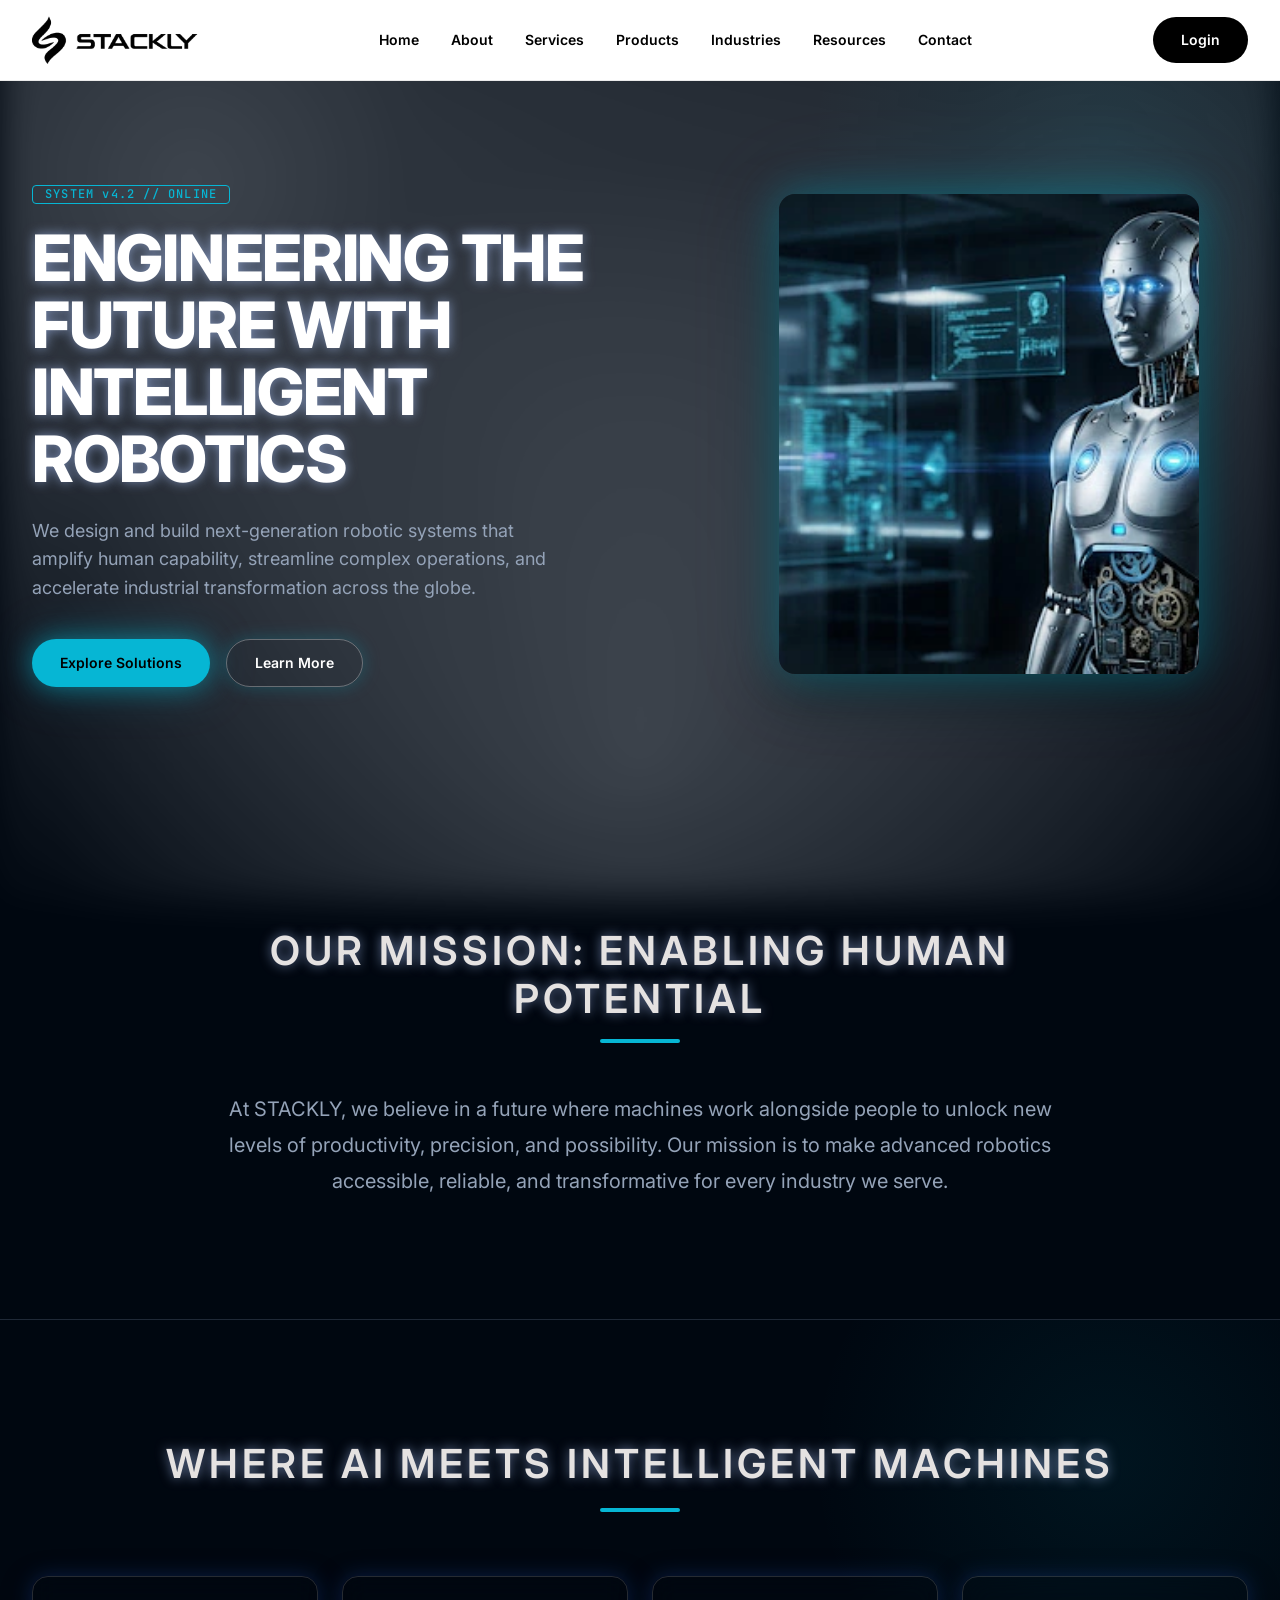
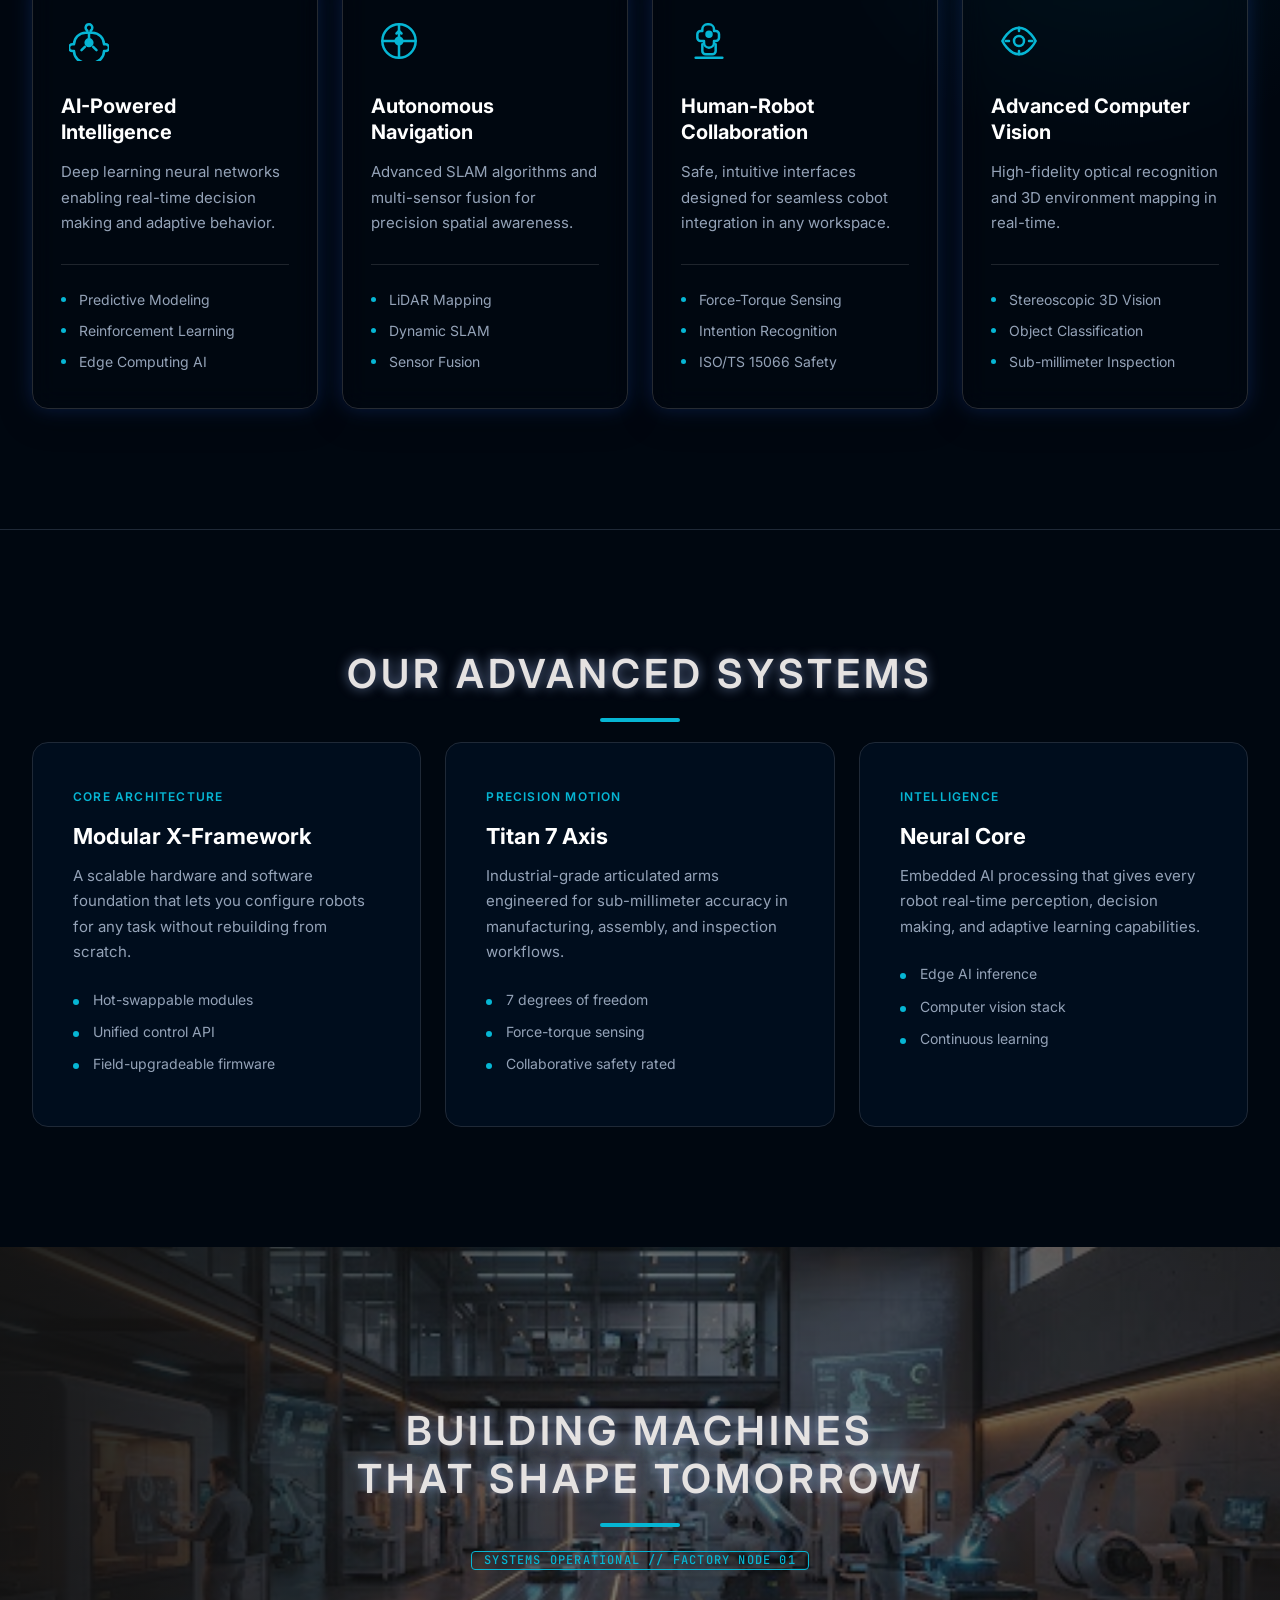
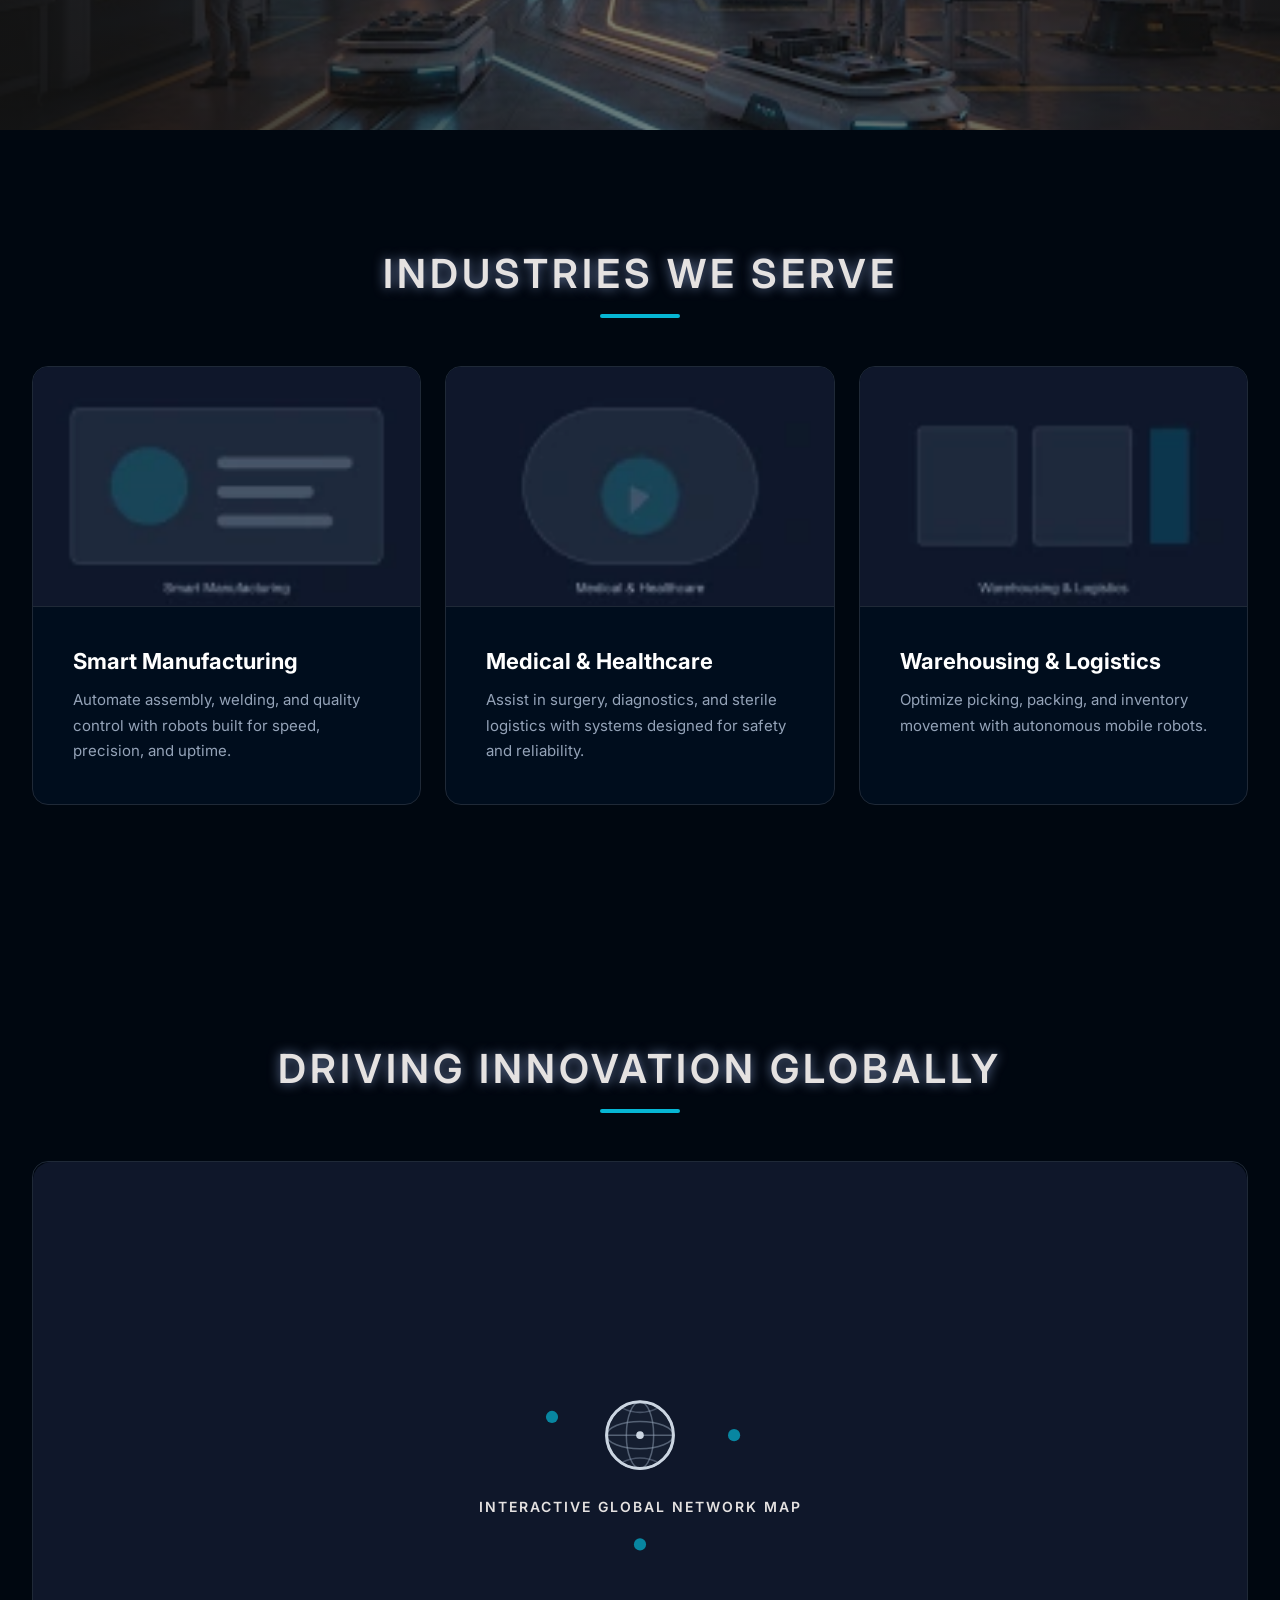
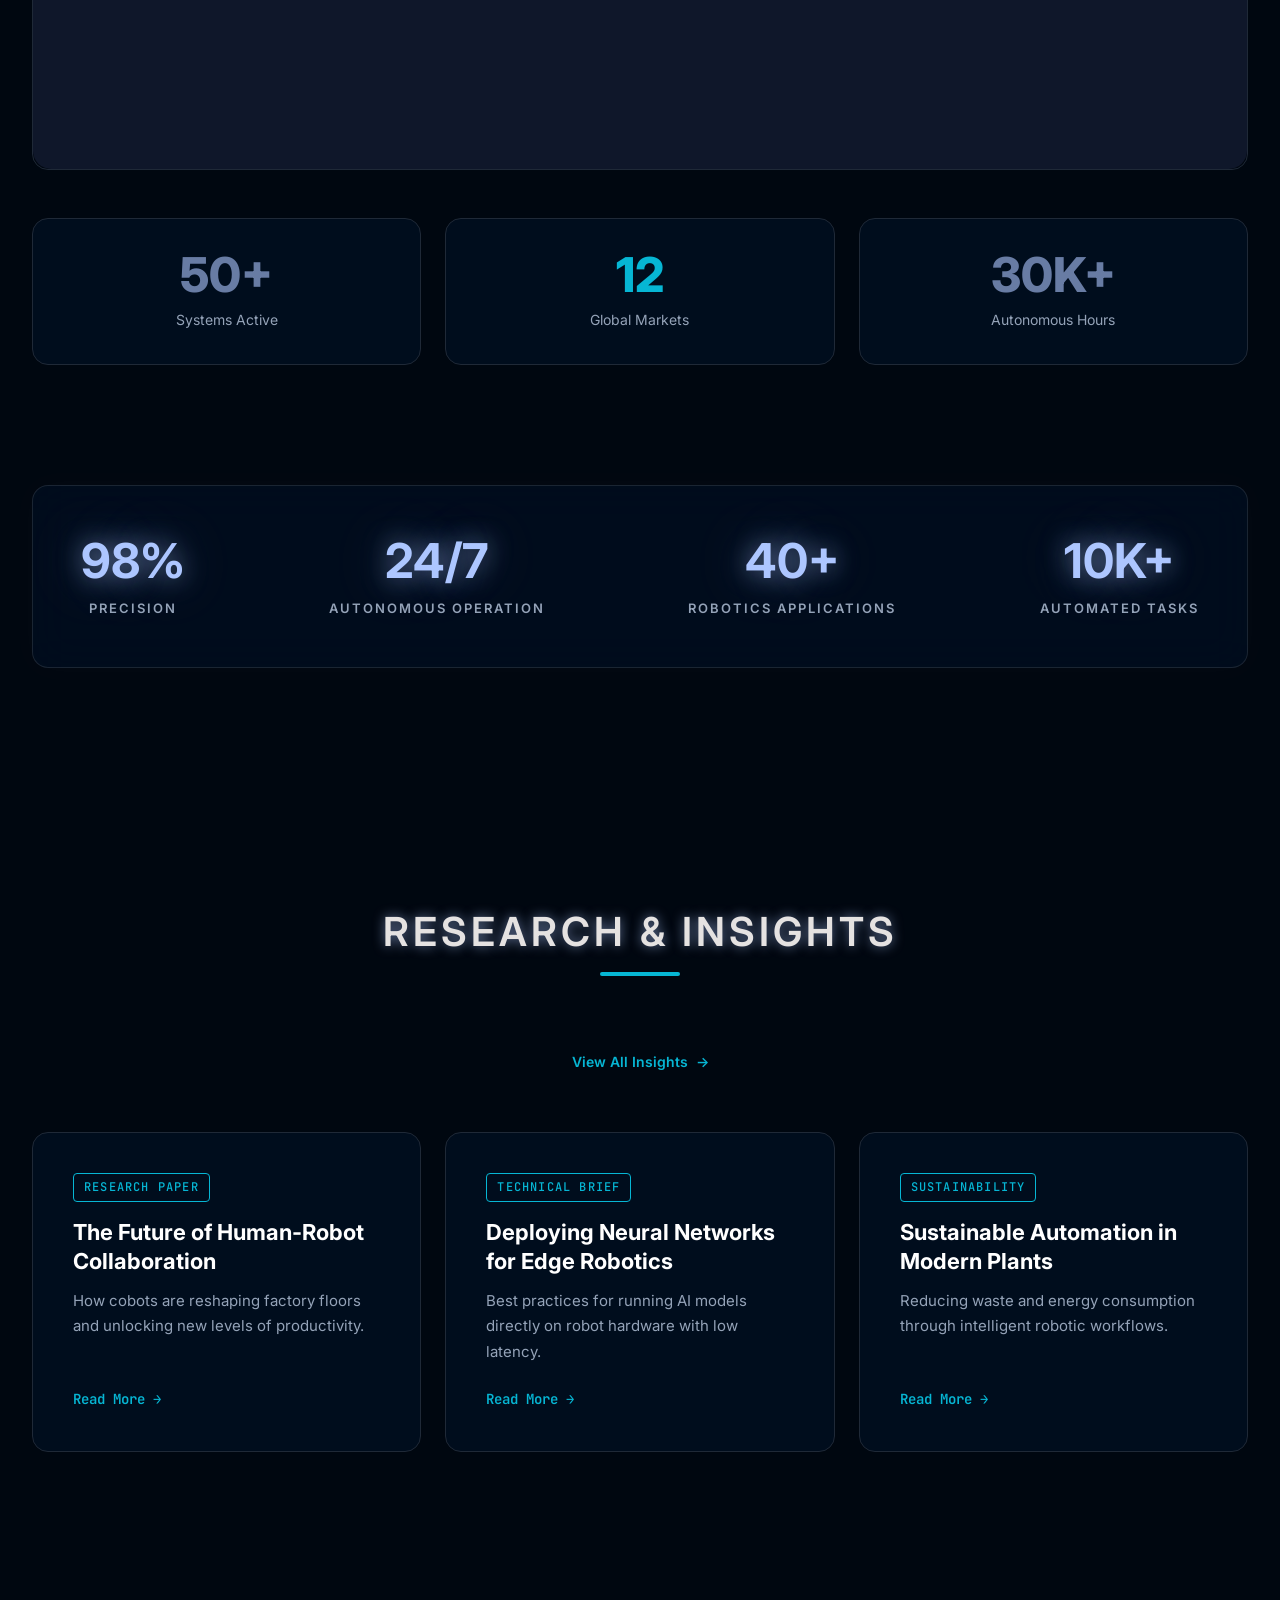
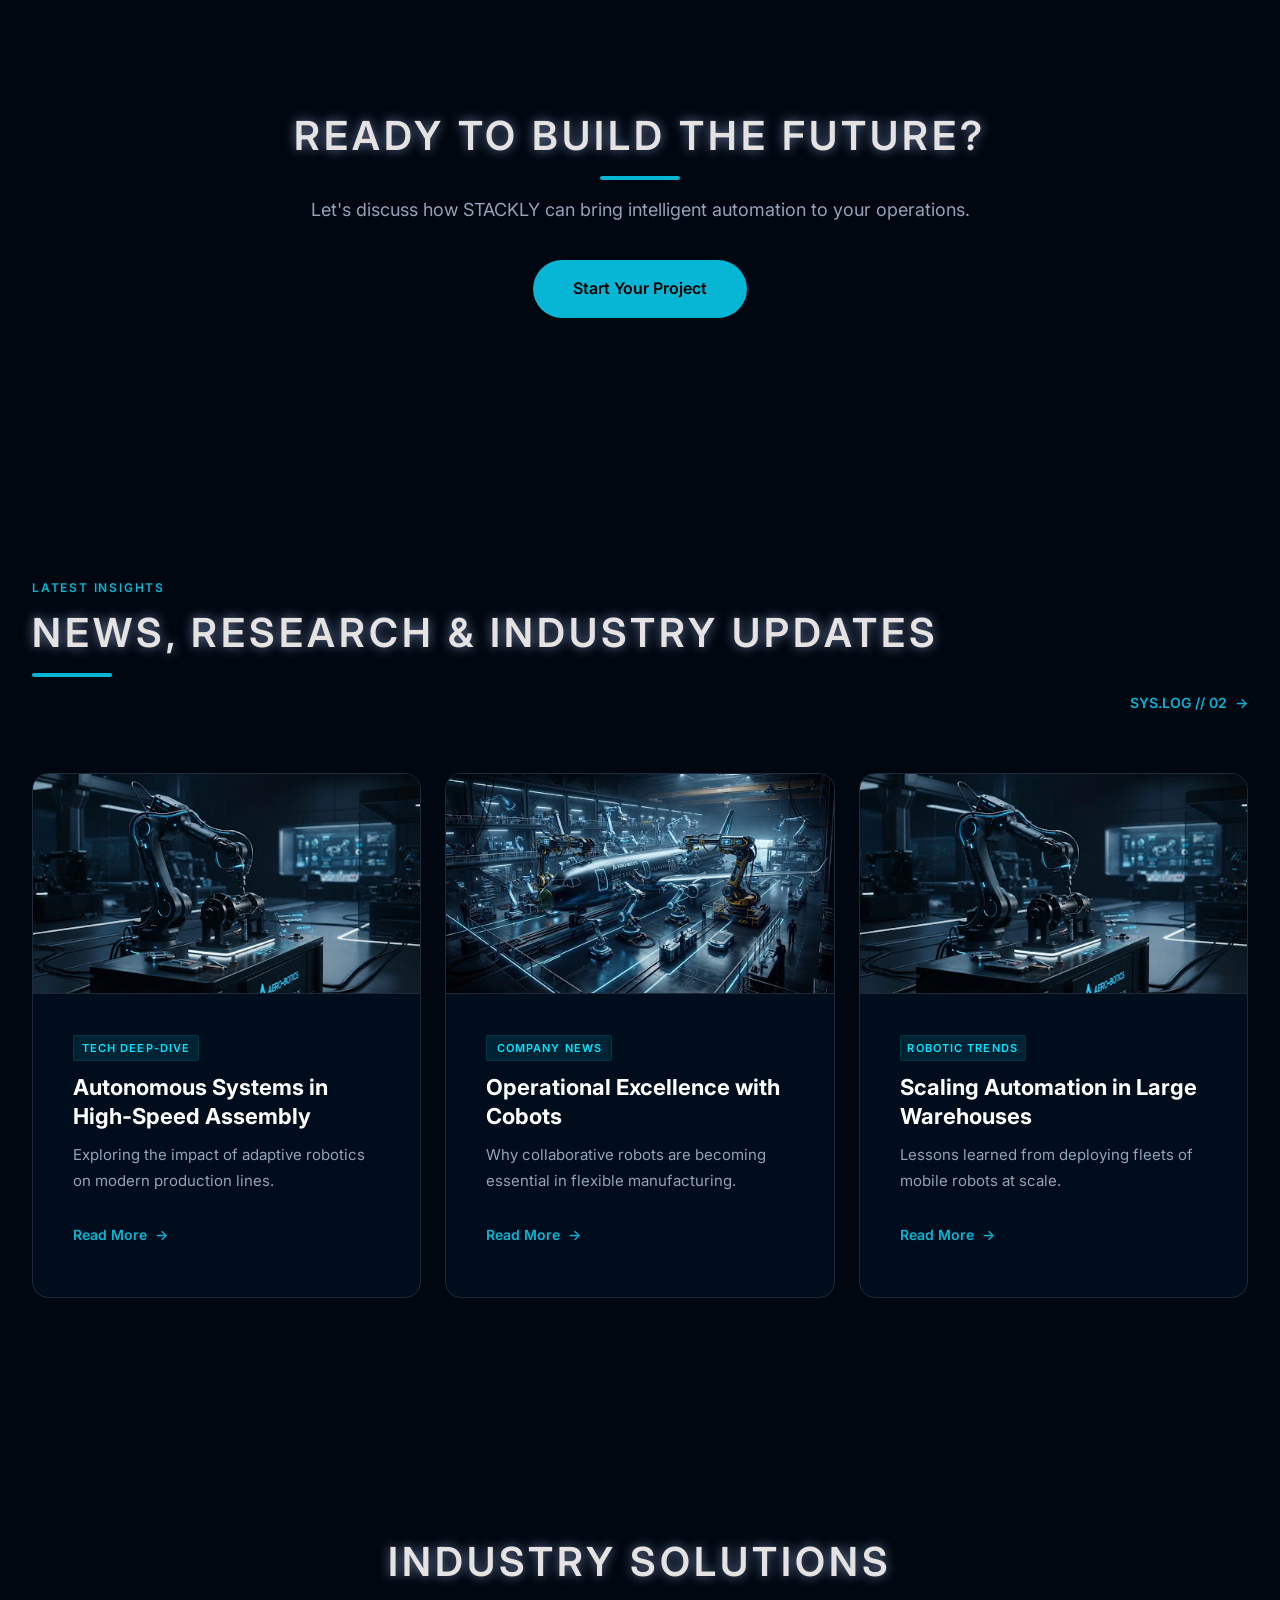
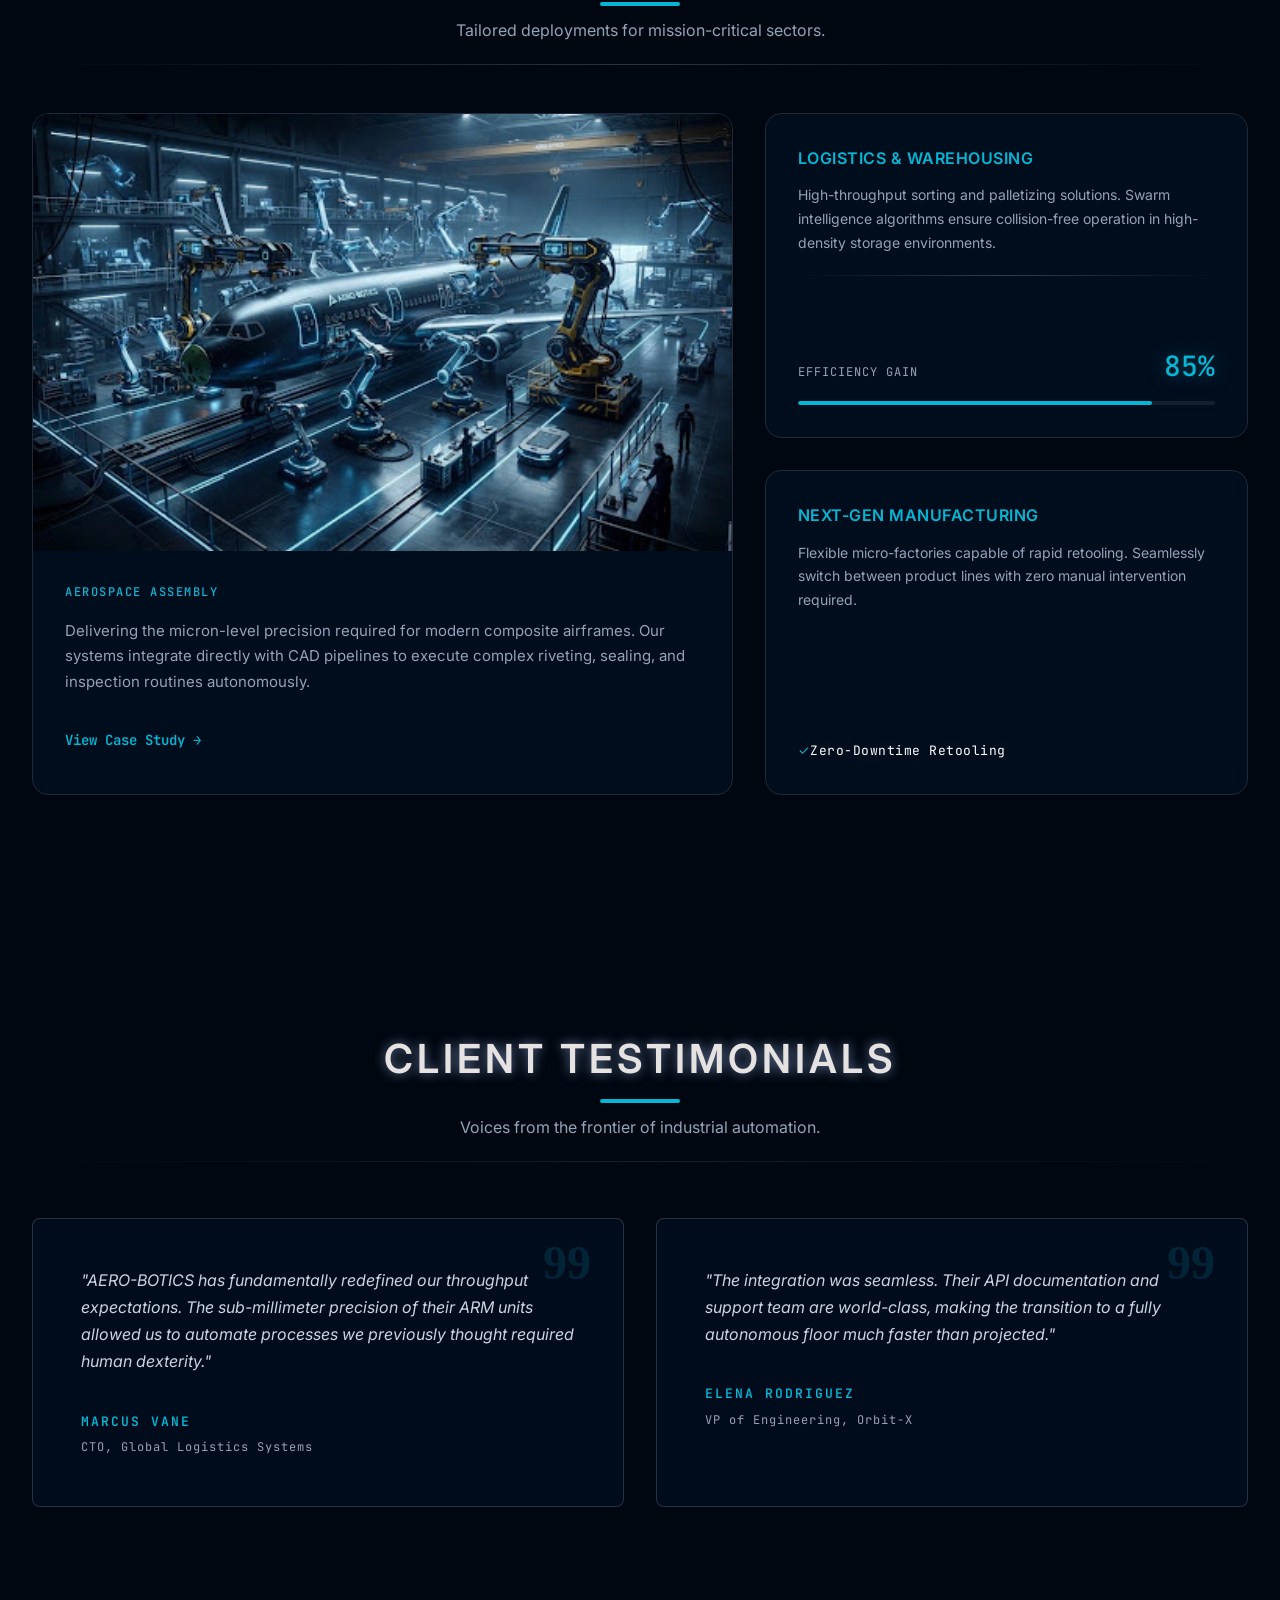
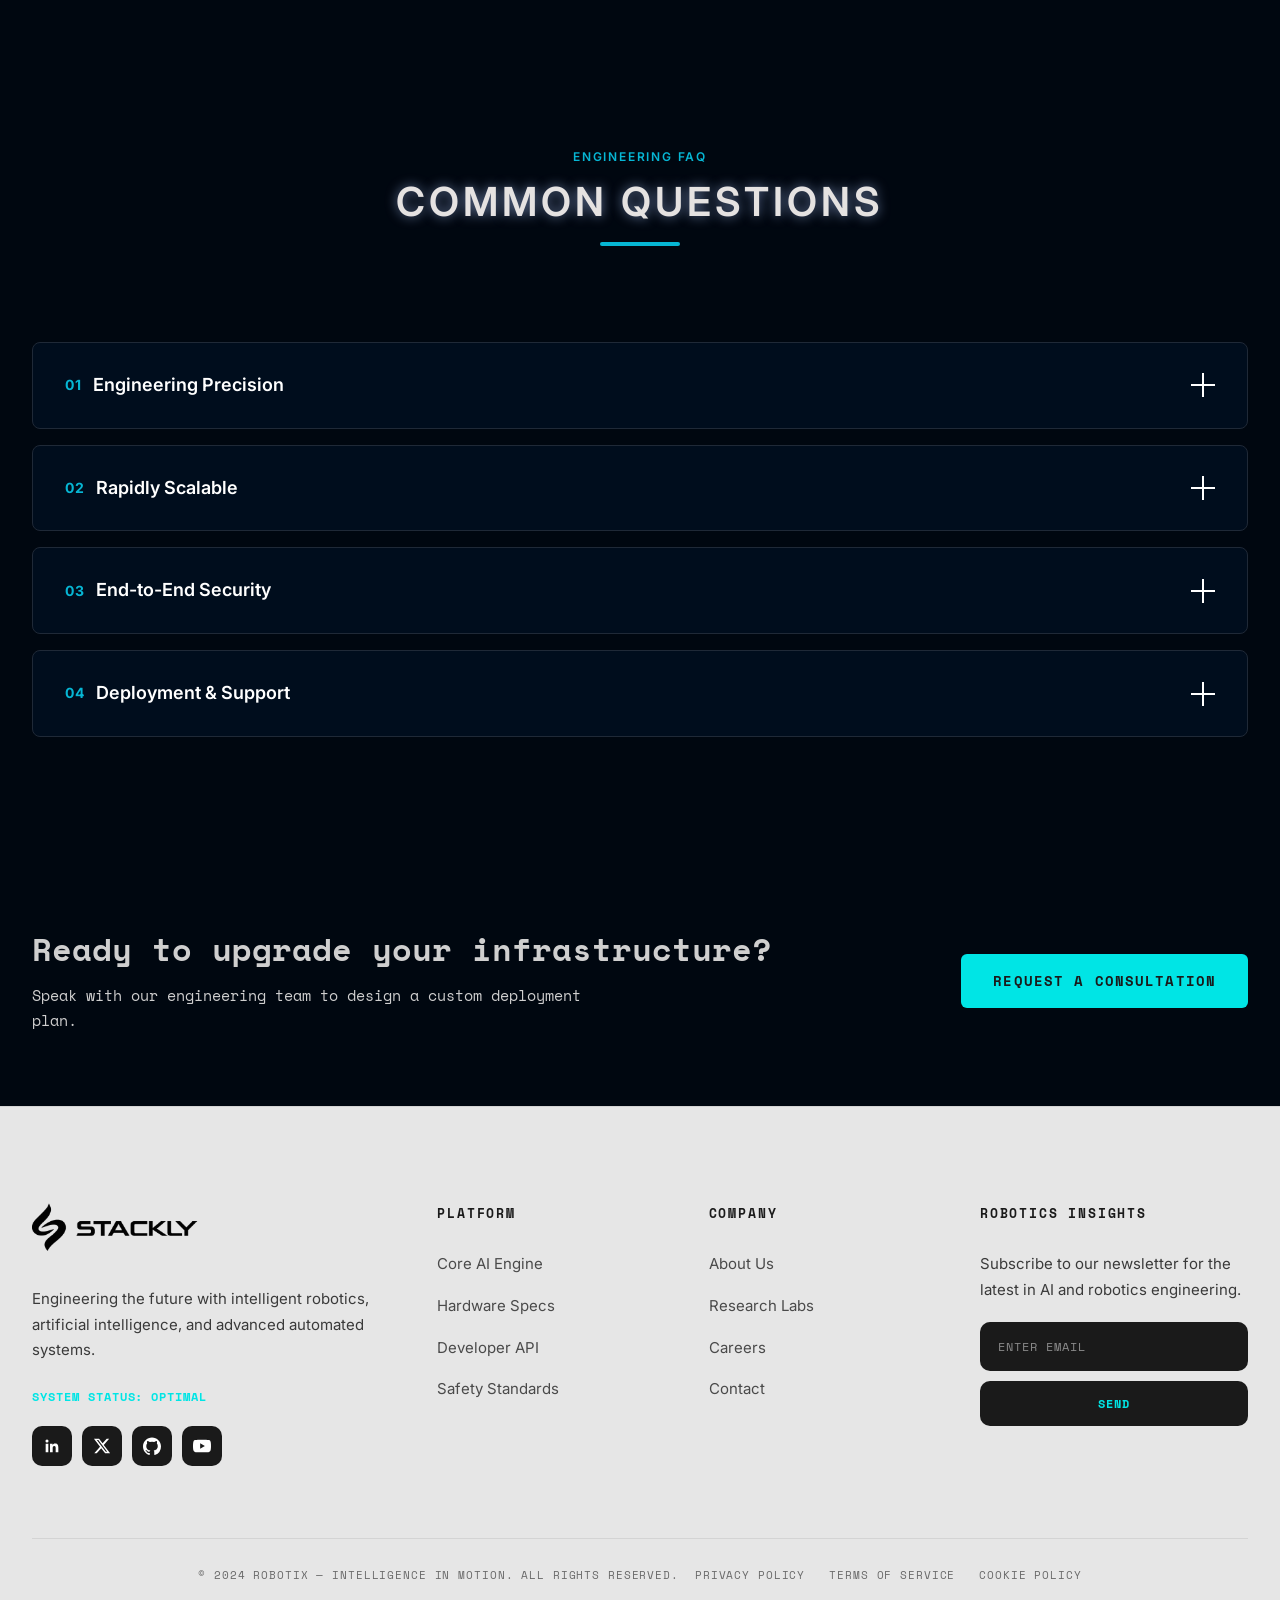
==== commit de2b0a47: "Tester submission" ====
--- a/index.html
+++ b/index.html
@@ -15,10 +15,13 @@
   <header class="site-header">
     <div class="container header-inner">
       <a href="index.html" class="logo">
-        <img src="assets/images/home/nav-logo.png" alt="STACKLY">
+        <img src="assets/images/home/nav-logo.webp" alt="STACKLY">
       </a>
 
       <nav class="main-nav" id="mainNav">
+        <div class="main-nav-head">
+          <span class="main-nav-label">Navigation</span>
+        </div>
         <ul class="nav-list">
           <li><a href="index.html" class="nav-link active">Home</a></li>
           <li><a href="about.html" class="nav-link">About</a></li>
@@ -28,6 +31,10 @@
           <li><a href="resources.html" class="nav-link">Resources</a></li>
           <li><a href="contact.html" class="nav-link">Contact</a></li>
         </ul>
+        <div class="main-nav-foot">
+          <a href="login.html" class="btn nav-login-btn">Login</a>
+          <span class="nav-status"><span class="nav-status-dot"></span>Systems Online</span>
+        </div>
       </nav>
 
       <a href="login.html" class="btn header-cta">Login</a>
@@ -52,12 +59,12 @@
             We design and build next-generation robotic systems that amplify human capability, streamline complex operations, and accelerate industrial transformation across the globe.
           </p>
           <div class="hero-actions">
-            <a href="#industries" class="btn btn-primary">Explore Solutions</a>
-            <a href="#mission" class="btn btn-outline">Learn More</a>
+            <a href="404.html" class="btn btn-primary">Explore Solutions</a>
+            <a href="404.html" class="btn btn-outline">Learn More</a>
           </div>
         </div>
         <div class="hero-media">
-          <img src="assets/images/home/home-hero.jpg" alt="Intelligent humanoid robot">
+          <img src="assets/images/home/home-hero.webp" alt="Intelligent humanoid robot">
         </div>
       </div>
     </section>
@@ -200,7 +207,7 @@
     <!-- Building Machines Banner -->
     <section class="build-banner" id="build-banner">
       <div class="build-banner-bg">
-        <img src="assets/images/home/Home-future-vision.jpg" alt="Industrial robotics facility">
+        <img src="assets/images/home/Home-future-vision.webp" alt="Industrial robotics facility">
       </div>
       <div class="container build-banner-inner">
         <h2 class="build-banner-title">Building Machines<br>That Shape Tomorrow</h2>
@@ -214,7 +221,7 @@
         <h2 class="section-title text-center">Industries We Serve</h2>
         <div class="card-grid three-col">
           <article class="card industry-card">
-            <img src="assets/images/home/industry-manufacturing.svg" alt="Smart Manufacturing">
+            <img src="assets/images/home/industry-manufacturing.webp" alt="Smart Manufacturing">
             <div class="industry-card-content">
               <h3 class="card-title">Smart Manufacturing</h3>
               <p class="card-text">Automate assembly, welding, and quality control with robots built for speed, precision, and uptime.</p>
@@ -222,7 +229,7 @@
           </article>
 
           <article class="card industry-card">
-            <img src="assets/images/home/industry-medical.svg" alt="Medical & Healthcare">
+            <img src="assets/images/home/industry-medical.webp" alt="Medical & Healthcare">
             <div class="industry-card-content">
               <h3 class="card-title">Medical & Healthcare</h3>
               <p class="card-text">Assist in surgery, diagnostics, and sterile logistics with systems designed for safety and reliability.</p>
@@ -230,7 +237,7 @@
           </article>
 
           <article class="card industry-card">
-            <img src="assets/images/home/industry-warehousing.svg" alt="Warehousing & Logistics">
+            <img src="assets/images/home/industry-warehousing.webp" alt="Warehousing & Logistics">
             <div class="industry-card-content">
               <h3 class="card-title">Warehousing & Logistics</h3>
               <p class="card-text">Optimize picking, packing, and inventory movement with autonomous mobile robots.</p>
@@ -314,28 +321,28 @@
       <div class="container">
         <div class="section-header">
           <h2 class="section-title">Research & Insights</h2>
-          <a href="#" class="link-arrow">View All Insights</a>
+          <a href="404.html" class="link-arrow">View All Insights</a>
         </div>
         <div class="card-grid three-col">
           <article class="card research-card">
             <span class="research-badge">RESEARCH PAPER</span>
             <h3 class="card-title">The Future of Human-Robot Collaboration</h3>
             <p class="card-text">How cobots are reshaping factory floors and unlocking new levels of productivity.</p>
-            <a href="#" class="link-arrow">Read More</a>
+            <a href="404.html" class="link-arrow">Read More</a>
           </article>
 
           <article class="card research-card">
             <span class="research-badge">TECHNICAL BRIEF</span>
             <h3 class="card-title">Deploying Neural Networks for Edge Robotics</h3>
             <p class="card-text">Best practices for running AI models directly on robot hardware with low latency.</p>
-            <a href="#" class="link-arrow">Read More</a>
+            <a href="404.html" class="link-arrow">Read More</a>
           </article>
 
           <article class="card research-card">
             <span class="research-badge">SUSTAINABILITY</span>
             <h3 class="card-title">Sustainable Automation in Modern Plants</h3>
             <p class="card-text">Reducing waste and energy consumption through intelligent robotic workflows.</p>
-            <a href="#" class="link-arrow">Read More</a>
+            <a href="404.html" class="link-arrow">Read More</a>
           </article>
         </div>
       </div>
@@ -346,7 +353,7 @@
       <div class="container cta-inner">
         <h2 class="cta-title">Ready to Build the Future?</h2>
         <p class="cta-text">Let's discuss how STACKLY can bring intelligent automation to your operations.</p>
-        <a href="#" class="btn btn-primary btn-large">Start Your Project</a>
+        <a href="404.html" class="btn btn-primary btn-large">Start Your Project</a>
       </div>
     </section>
 
@@ -358,36 +365,36 @@
             <span class="section-label">Latest Insights</span>
             <h2 class="section-title no-margin">News, Research & Industry Updates</h2>
           </div>
-          <a href="#" class="link-arrow">SYS.LOG // 02</a>
+          <a href="404.html" class="link-arrow">SYS.LOG // 02</a>
         </div>
         <div class="card-grid three-col">
           <article class="card insight-card">
-            <img src="assets/images/home/home-insight-1.jpg" alt="Robotics insight">
+            <img src="assets/images/home/home-insight-1.webp" alt="Robotics insight">
             <div class="insight-card-content">
               <span class="insight-badge">Tech Deep-Dive</span>
               <h3 class="card-title">Autonomous Systems in High-Speed Assembly</h3>
               <p class="card-text">Exploring the impact of adaptive robotics on modern production lines.</p>
-              <a href="#" class="link-arrow">Read More</a>
+              <a href="404.html" class="link-arrow">Read More</a>
             </div>
           </article>
 
           <article class="card insight-card">
-            <img src="assets/images/home/home-insight-2.jpg" alt="Robotics insight">
+            <img src="assets/images/home/home-insight-2.webp" alt="Robotics insight">
             <div class="insight-card-content">
               <span class="insight-badge">Company News</span>
               <h3 class="card-title">Operational Excellence with Cobots</h3>
               <p class="card-text">Why collaborative robots are becoming essential in flexible manufacturing.</p>
-              <a href="#" class="link-arrow">Read More</a>
+              <a href="404.html" class="link-arrow">Read More</a>
             </div>
           </article>
 
           <article class="card insight-card">
-            <img src="assets/images/home/home-insight-1.jpg" alt="Robotics insight">
+            <img src="assets/images/home/home-insight-1.webp" alt="Robotics insight">
             <div class="insight-card-content">
               <span class="insight-badge">Robotic Trends</span>
               <h3 class="card-title">Scaling Automation in Large Warehouses</h3>
               <p class="card-text">Lessons learned from deploying fleets of mobile robots at scale.</p>
-              <a href="#" class="link-arrow">Read More</a>
+              <a href="404.html" class="link-arrow">Read More</a>
             </div>
           </article>
         </div>
@@ -406,14 +413,14 @@
         <div class="solutions-layout">
           <article class="solution-featured">
             <div class="solution-featured-image">
-              <img src="assets/images/home/home-insight-2.jpg" alt="Aerospace assembly robotic system">
+              <img src="assets/images/home/home-insight-2.webp" alt="Aerospace assembly robotic system">
             </div>
             <div class="solution-featured-body">
               <span class="solution-category">Aerospace Assembly</span>
               <p class="solution-description">
                 Delivering the micron-level precision required for modern composite airframes. Our systems integrate directly with CAD pipelines to execute complex riveting, sealing, and inspection routines autonomously.
               </p>
-              <a href="#" class="link-arrow">View Case Study</a>
+              <a href="404.html" class="link-arrow">View Case Study</a>
             </div>
           </article>
 
@@ -544,7 +551,7 @@
         <h2 class="cta-banner-title">Ready to upgrade your infrastructure?</h2>
         <p class="cta-banner-subtext">Speak with our engineering team to design a custom deployment plan.</p>
       </div>
-      <a href="#cta" class="cta-banner-btn">Request a Consultation</a>
+      <a href="404.html" class="cta-banner-btn">Request a Consultation</a>
     </div>
   </section>
 
@@ -554,37 +561,53 @@
       <div class="footer-top">
         <div class="footer-brand">
           <a href="index.html" class="footer-logo">
-            <img src="assets/images/home/nav-logo.png" alt="STACKLY">
+            <img src="assets/images/home/nav-logo.webp" alt="STACKLY">
           </a>
           <p class="footer-tagline">Engineering the future with intelligent robotics, artificial intelligence, and advanced automated systems.</p>
           <p class="footer-status">System Status: <span class="footer-status-value">Optimal</span></p>
+          <div class="footer-social">
+          <a href="404.html" aria-label="LinkedIn">
+            <svg viewBox="0 0 24 24" fill="currentColor" aria-hidden="true"><path d="M20.447 20.452h-3.554v-5.569c0-1.328-.027-3.037-1.852-3.037-1.853 0-2.136 1.445-2.136 2.939v5.667H9.351V9h3.414v1.561h.046c.477-.9 1.637-1.85 3.37-1.85 3.601 0 4.267 2.37 4.267 5.455v6.286zM5.337 7.433a2.062 2.062 0 1 1 0-4.124 2.062 2.062 0 0 1 0 4.124zM7.119 20.452H3.554V9h3.565v11.452z"/></svg>
+          </a>
+          <a href="404.html" aria-label="X (Twitter)">
+            <svg viewBox="0 0 24 24" fill="currentColor" aria-hidden="true"><path d="M18.244 2.25h3.308l-7.227 8.26 8.502 11.24H16.17l-5.214-6.817L4.99 21.75H1.68l7.73-8.835L1.254 2.25H8.08l4.713 6.231zm-1.161 17.52h1.833L7.084 4.126H5.117z"/></svg>
+          </a>
+          <a href="404.html" aria-label="GitHub">
+            <svg viewBox="0 0 24 24" fill="currentColor" aria-hidden="true"><path d="M12 .5C5.37.5 0 5.87 0 12.5c0 5.3 3.44 9.8 8.21 11.39.6.11.82-.26.82-.58v-2.03c-3.34.73-4.04-1.61-4.04-1.61-.55-1.39-1.33-1.76-1.33-1.76-1.09-.74.08-.73.08-.73 1.2.09 1.84 1.24 1.84 1.24 1.07 1.83 2.81 1.3 3.5 1 .1-.78.42-1.31.76-1.61-2.66-.3-5.47-1.33-5.47-5.93 0-1.31.47-2.38 1.24-3.22-.13-.3-.54-1.52.12-3.18 0 0 1.01-.32 3.3 1.23a11.5 11.5 0 0 1 6.01 0c2.29-1.55 3.3-1.23 3.3-1.23.66 1.66.25 2.88.12 3.18.77.84 1.24 1.91 1.24 3.22 0 4.61-2.81 5.63-5.48 5.92.43.37.81 1.1.81 2.22v3.29c0 .32.22.7.83.58A12 12 0 0 0 24 12.5C24 5.87 18.63.5 12 .5z"/></svg>
+          </a>
+          <a href="404.html" aria-label="YouTube">
+            <svg viewBox="0 0 24 24" fill="currentColor" aria-hidden="true"><path d="M23.498 6.186a3.016 3.016 0 0 0-2.122-2.136C19.505 3.545 12 3.545 12 3.545s-7.505 0-9.377.505A3.017 3.017 0 0 0 .502 6.186C0 8.07 0 12 0 12s0 3.93.502 5.814a3.016 3.016 0 0 0 2.122 2.136c1.871.505 9.376.505 9.376.505s7.505 0 9.377-.505a3.015 3.015 0 0 0 2.122-2.136C24 15.93 24 12 24 12s0-3.93-.502-5.814zM9.545 15.568V8.432L15.818 12l-6.273 3.568z"/></svg>
+          </a>
+        </div>
         </div>
 
         <div class="footer-col">
           <h4 class="footer-col-title">Platform</h4>
           <ul class="footer-links">
-            <li><a href="#advanced-systems">Core AI Engine</a></li>
-            <li><a href="#advanced-systems">Hardware Specs</a></li>
-            <li><a href="#">Developer API</a></li>
-            <li><a href="#advanced-systems">Safety Standards</a></li>
+            <li><a href="404.html">Core AI Engine</a></li>
+            <li><a href="404.html">Hardware Specs</a></li>
+            <li><a href="404.html">Developer API</a></li>
+            <li><a href="404.html">Safety Standards</a></li>
           </ul>
         </div>
 
         <div class="footer-col">
           <h4 class="footer-col-title">Company</h4>
           <ul class="footer-links">
-            <li><a href="#mission">About Us</a></li>
-            <li><a href="#research">Research Labs</a></li>
-            <li><a href="#">Careers</a></li>
-            <li><a href="#cta">Contact</a></li>
+            <li><a href="404.html">About Us</a></li>
+            <li><a href="404.html">Research Labs</a></li>
+            <li><a href="404.html">Careers</a></li>
+            <li><a href="404.html">Contact</a></li>
           </ul>
         </div>
 
         <div class="footer-col footer-newsletter">
           <h4 class="footer-col-title">Robotics Insights</h4>
           <p class="footer-newsletter-text">Subscribe to our newsletter for the latest in AI and robotics engineering.</p>
-          <form class="newsletter-form" onsubmit="event.preventDefault(); alert('Thank you for subscribing!');">
-            <input type="email" placeholder="ENTER EMAIL" required aria-label="Email address">
+          <form class="newsletter-form" id="footerNewsForm" novalidate>
+            <input type="email" id="footerNewsEmail" placeholder="ENTER EMAIL" required aria-label="Email address">
+            <button type="submit" class="newsletter-btn">Send</button>
+            <span class="newsletter-success" id="footerNewsSuccess" role="status"></span>
           </form>
         </div>
       </div>
@@ -592,9 +615,9 @@
       <div class="footer-bottom">
         <p class="footer-copyright">&copy; 2024 Robotix &mdash; Intelligence in Motion. All rights reserved.</p>
         <div class="footer-legal">
-          <a href="#">Privacy Policy</a>
-          <a href="#">Terms of Service</a>
-          <a href="#">Cookie Policy</a>
+          <a href="404.html">Privacy Policy</a>
+          <a href="404.html">Terms of Service</a>
+          <a href="404.html">Cookie Policy</a>
         </div>
       </div>
     </div>
--- a/css/styles.css
+++ b/css/styles.css
@@ -1457,6 +1457,37 @@
   color: #00e5e5;
 }
 
+.footer-social {
+  display: flex;
+  gap: 10px;
+  margin-top: 20px;
+}
+
+.footer-social a {
+  display: inline-flex;
+  align-items: center;
+  justify-content: center;
+  width: 40px;
+  height: 40px;
+  border-radius: 10px;
+  border: 1px solid rgba(26, 26, 26, 0.14);
+  background-color: #1a1a1a;
+  color: #ffffff;
+  transition: background-color 0.25s ease, color 0.25s ease, box-shadow 0.25s ease, transform 0.25s ease;
+}
+
+.footer-social a svg {
+  width: 18px;
+  height: 18px;
+}
+
+.footer-social a:hover {
+  background-color: #00e5e5;
+  color: #111827;
+  transform: translateY(-3px);
+  box-shadow: 0 8px 20px rgba(0, 0, 0, 0.18);
+}
+
 .footer-col-title {
   font-size: 13px;
   font-weight: 700;
@@ -1514,6 +1545,52 @@
   box-shadow: 0 0 0 2px #00e5e5;
 }
 
+.newsletter-form input.has-error {
+  box-shadow: 0 0 0 2px #ff5c5c;
+}
+
+.newsletter-btn {
+  display: block;
+  width: 100%;
+  max-width: 320px;
+  margin-top: 10px;
+  padding: 14px 18px;
+  border: none;
+  border-radius: 10px;
+  background-color: #1a1a1a;
+  color: #00e5e5;
+  font-family: inherit;
+  font-size: 12px;
+  font-weight: 700;
+  letter-spacing: 0.08em;
+  text-transform: uppercase;
+  cursor: pointer;
+  transition: box-shadow var(--transition), color var(--transition);
+}
+
+.newsletter-btn:hover {
+  color: #ffffff;
+  box-shadow: 0 0 0 2px #00e5e5;
+}
+
+.newsletter-success {
+  display: none;
+  max-width: 320px;
+  margin-top: 10px;
+  padding: 10px 14px;
+  border-radius: 8px;
+  background-color: rgba(0, 229, 229, 0.14);
+  border: 1px solid rgba(0, 229, 229, 0.6);
+  color: #005e5e;
+  font-family: var(--font-family);
+  font-size: 13px;
+  line-height: 1.5;
+}
+
+.newsletter-success.show {
+  display: block;
+}
+
 .footer-bottom {
   display: flex;
   justify-content: space-between;
@@ -1870,40 +1947,189 @@
   justify-content: center;
 }
 
-.newsletter-form input {
+.newsletter-form input,
+.newsletter-btn,
+.newsletter-success {
   max-width: 100%;
 }
 
-/* Mobile nav improvements */
+/* Mobile nav — premium dropdown */
 .main-nav {
-  display: none;
+  display: block;
+  visibility: hidden;
+  opacity: 0;
+  transform: translateY(-12px) scale(0.98);
   position: absolute;
-  top: var(--header-h, 80px);
-  left: 0;
-  right: 0;
-  background-color: #ffffff;
-  border-bottom: 1px solid rgba(0, 0, 0, 0.08);
-  padding: 16px clamp(16px, 4vw, 32px);
-  max-height: calc(100vh - var(--header-h, 80px));
+  top: calc(var(--header-h, 80px) + 8px);
+  left: 12px;
+  right: 12px;
+  background: linear-gradient(180deg, #ffffff 0%, #f3f6fb 100%);
+  border: 1px solid rgba(0, 0, 0, 0.06);
+  border-radius: 18px;
+  box-shadow: 0 24px 48px rgba(15, 23, 42, 0.16);
+  padding: 18px 20px 20px;
+  max-height: calc(100vh - var(--header-h, 80px) - 24px);
   overflow-y: auto;
+  pointer-events: none;
+  transition: opacity 0.35s cubic-bezier(0.22, 1, 0.36, 1), transform 0.35s cubic-bezier(0.22, 1, 0.36, 1), visibility 0.35s;
 }
 
 .main-nav.is-open {
-  display: block;
+  visibility: visible;
+  opacity: 1;
+  transform: translateY(0) scale(1);
+  pointer-events: auto;
+}
+
+.main-nav-head {
+  display: flex;
+  align-items: center;
+  justify-content: space-between;
+  padding-bottom: 14px;
+  margin-bottom: 14px;
+  border-bottom: 1px solid rgba(0, 0, 0, 0.06);
+}
+
+.main-nav-label {
+  font-size: 11px;
+  font-weight: 700;
+  letter-spacing: 0.22em;
+  text-transform: uppercase;
+  color: #6a7280;
 }
 
 .main-nav .nav-list {
   flex-direction: column;
-  align-items: flex-start;
-  gap: 4px;
+  align-items: stretch;
+  gap: 2px;
 }
 
 .main-nav .nav-link {
+  position: relative;
   display: flex;
   align-items: center;
   width: 100%;
-  padding: 12px 0;
+  padding: 13px 14px;
   font-size: 15px;
+  font-weight: 600;
+  color: #111827;
+  border-radius: 10px;
+  transition: background-color 0.25s ease, color 0.25s ease, padding-left 0.25s ease;
+}
+
+.main-nav .nav-link::before {
+  content: '';
+  position: absolute;
+  left: 0;
+  top: 50%;
+  transform: translateY(-50%) scaleY(0);
+  width: 3px;
+  height: 60%;
+  border-radius: 0 3px 3px 0;
+  background: linear-gradient(180deg, #00e5e5, #06b6d4);
+  transition: transform 0.3s ease;
+}
+
+.main-nav .nav-link:hover,
+.main-nav .nav-link.active {
+  background: rgba(0, 229, 229, 0.1);
+  color: #005e5e;
+  padding-left: 20px;
+}
+
+.main-nav .nav-link:hover::before,
+.main-nav .nav-link.active::before {
+  transform: translateY(-50%) scaleY(1);
+}
+
+.main-nav-foot {
+  display: flex;
+  flex-direction: column;
+  gap: 12px;
+  margin-top: 16px;
+  padding-top: 16px;
+  border-top: 1px solid rgba(0, 0, 0, 0.06);
+}
+
+.nav-login-btn {
+  display: flex;
+  align-items: center;
+  justify-content: center;
+  width: 100%;
+  padding: 13px 24px;
+  background-color: #111827;
+  color: #ffffff;
+  border-radius: 10px;
+}
+
+.nav-login-btn:hover {
+  background-color: #00e5e5;
+  color: #111827;
+}
+
+.nav-status {
+  display: inline-flex;
+  align-items: center;
+  justify-content: center;
+  gap: 8px;
+  font-size: 12px;
+  letter-spacing: 0.08em;
+  text-transform: uppercase;
+  color: #6a7280;
+}
+
+.nav-status-dot {
+  width: 8px;
+  height: 8px;
+  border-radius: 50%;
+  background: #00c853;
+  box-shadow: 0 0 0 0 rgba(0, 200, 83, 0.6);
+  animation: navPulse 2s ease-in-out infinite;
+}
+
+@keyframes navPulse {
+  0%, 100% { box-shadow: 0 0 0 0 rgba(0, 200, 83, 0.6); }
+  50% { box-shadow: 0 0 0 6px rgba(0, 200, 83, 0); }
+}
+
+/* Staggered link entrance */
+.main-nav.is-open .nav-list li {
+  opacity: 0;
+  animation: navLinkIn 0.5s cubic-bezier(0.22, 1, 0.36, 1) forwards;
+}
+.main-nav.is-open .nav-list li:nth-child(1) { animation-delay: 0.05s; }
+.main-nav.is-open .nav-list li:nth-child(2) { animation-delay: 0.1s; }
+.main-nav.is-open .nav-list li:nth-child(3) { animation-delay: 0.15s; }
+.main-nav.is-open .nav-list li:nth-child(4) { animation-delay: 0.2s; }
+.main-nav.is-open .nav-list li:nth-child(5) { animation-delay: 0.25s; }
+.main-nav.is-open .nav-list li:nth-child(6) { animation-delay: 0.3s; }
+.main-nav.is-open .nav-list li:nth-child(7) { animation-delay: 0.35s; }
+.main-nav.is-open .nav-list li:nth-child(8) { animation-delay: 0.4s; }
+
+@keyframes navLinkIn {
+  from { opacity: 0; transform: translateX(-14px); }
+  to { opacity: 1; transform: translateX(0); }
+}
+
+/* Hamburger → X animation */
+.mobile-menu-toggle span {
+  transition: transform 0.3s ease, opacity 0.3s ease, background-color 0.3s ease;
+}
+
+.mobile-menu-toggle.active span:nth-child(1) {
+  transform: translateY(7px) rotate(45deg);
+}
+
+.mobile-menu-toggle.active span:nth-child(2) {
+  opacity: 0;
+}
+
+.mobile-menu-toggle.active span:nth-child(3) {
+  transform: translateY(-7px) rotate(-45deg);
+}
+
+.mobile-menu-toggle.active span {
+  background-color: #111827;
 }
 
 .header-cta {
@@ -2024,9 +2250,15 @@
     position: static;
     background: transparent;
     border: none;
+    border-radius: 0;
+    box-shadow: none;
     padding: 0;
     max-height: none;
     overflow: visible;
+    visibility: visible;
+    opacity: 1;
+    transform: none;
+    pointer-events: auto;
   }
 
   .main-nav .nav-list {
@@ -2039,6 +2271,26 @@
     width: auto;
     padding: 0;
     font-size: 14px;
+    background: transparent;
+    color: #000000;
+  }
+
+  .main-nav .nav-link::before {
+    display: none;
+  }
+
+  .main-nav .nav-link:hover,
+  .main-nav .nav-link.active {
+    background: transparent;
+    color: #000000;
+    padding-left: 0;
+  }
+
+  .main-nav-head,
+  .main-nav-foot,
+  .nav-login-btn,
+  .nav-status {
+    display: none;
   }
 
   .header-cta {
